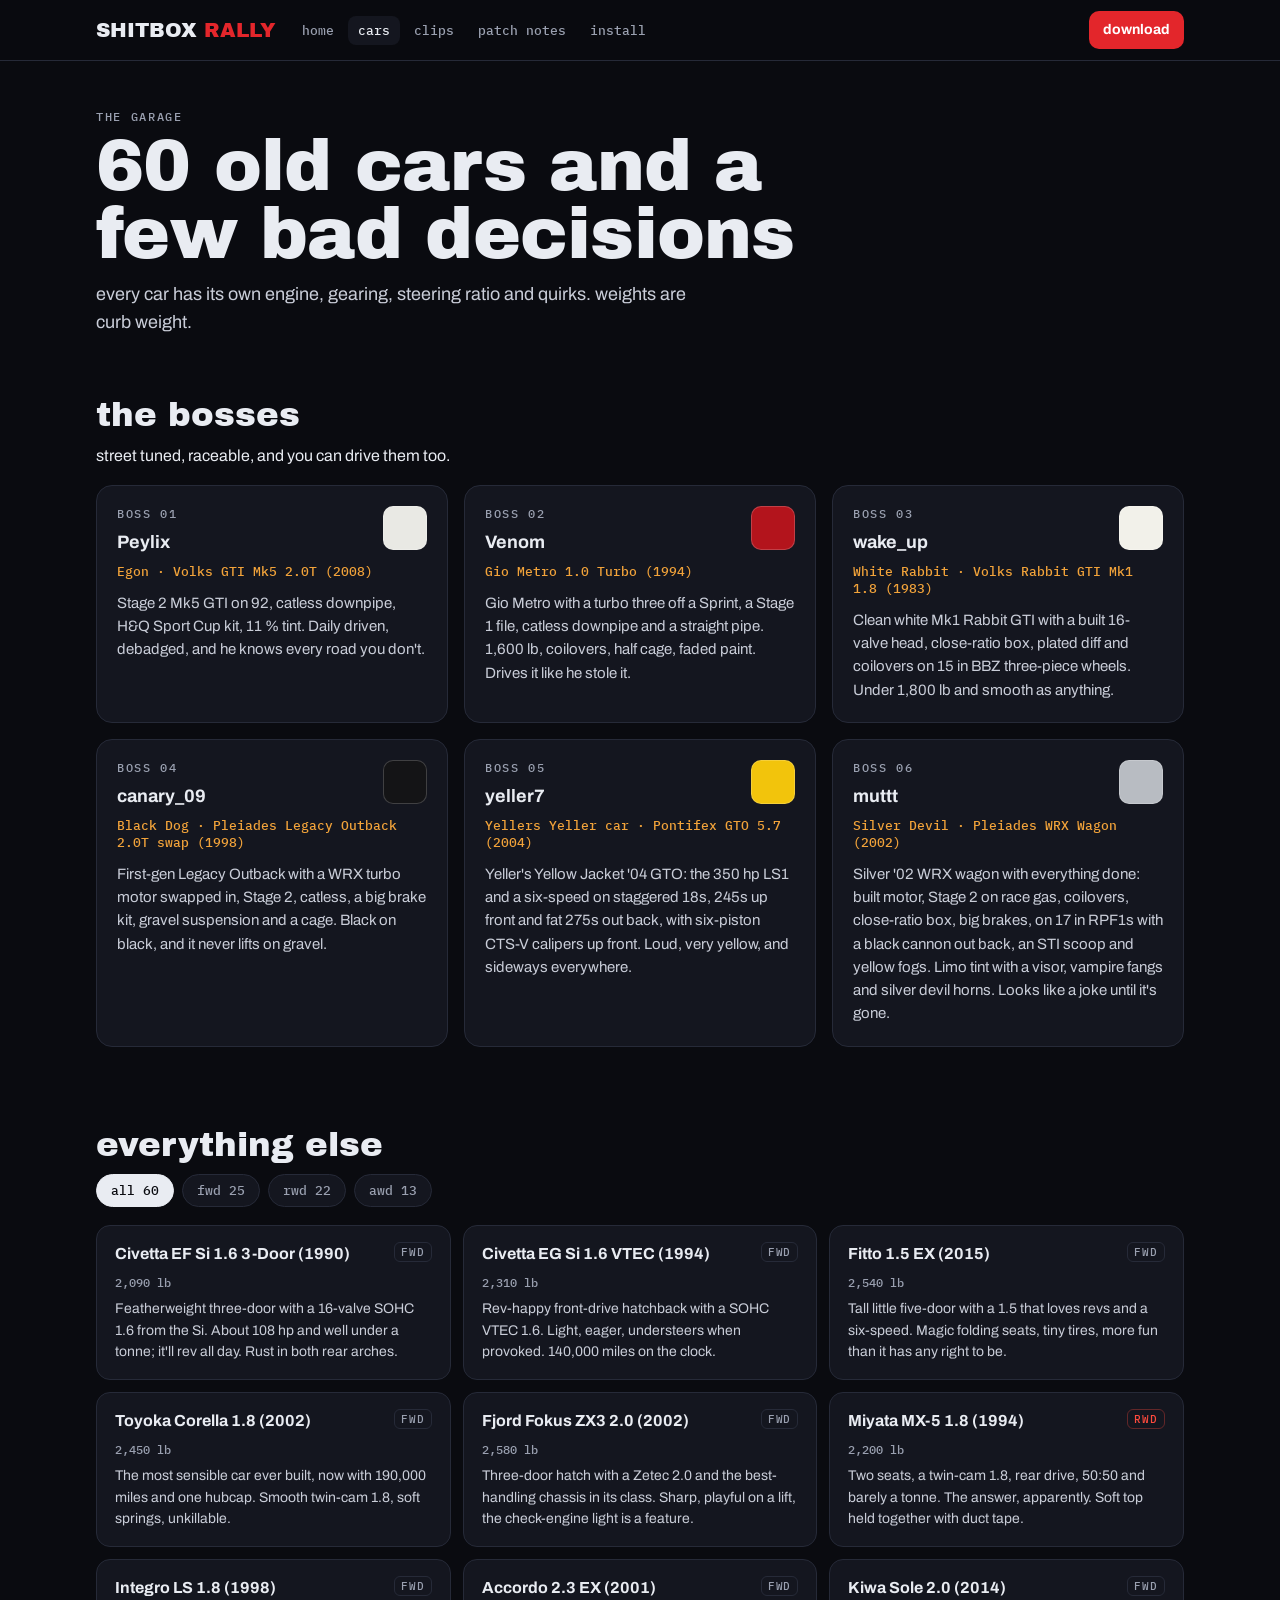
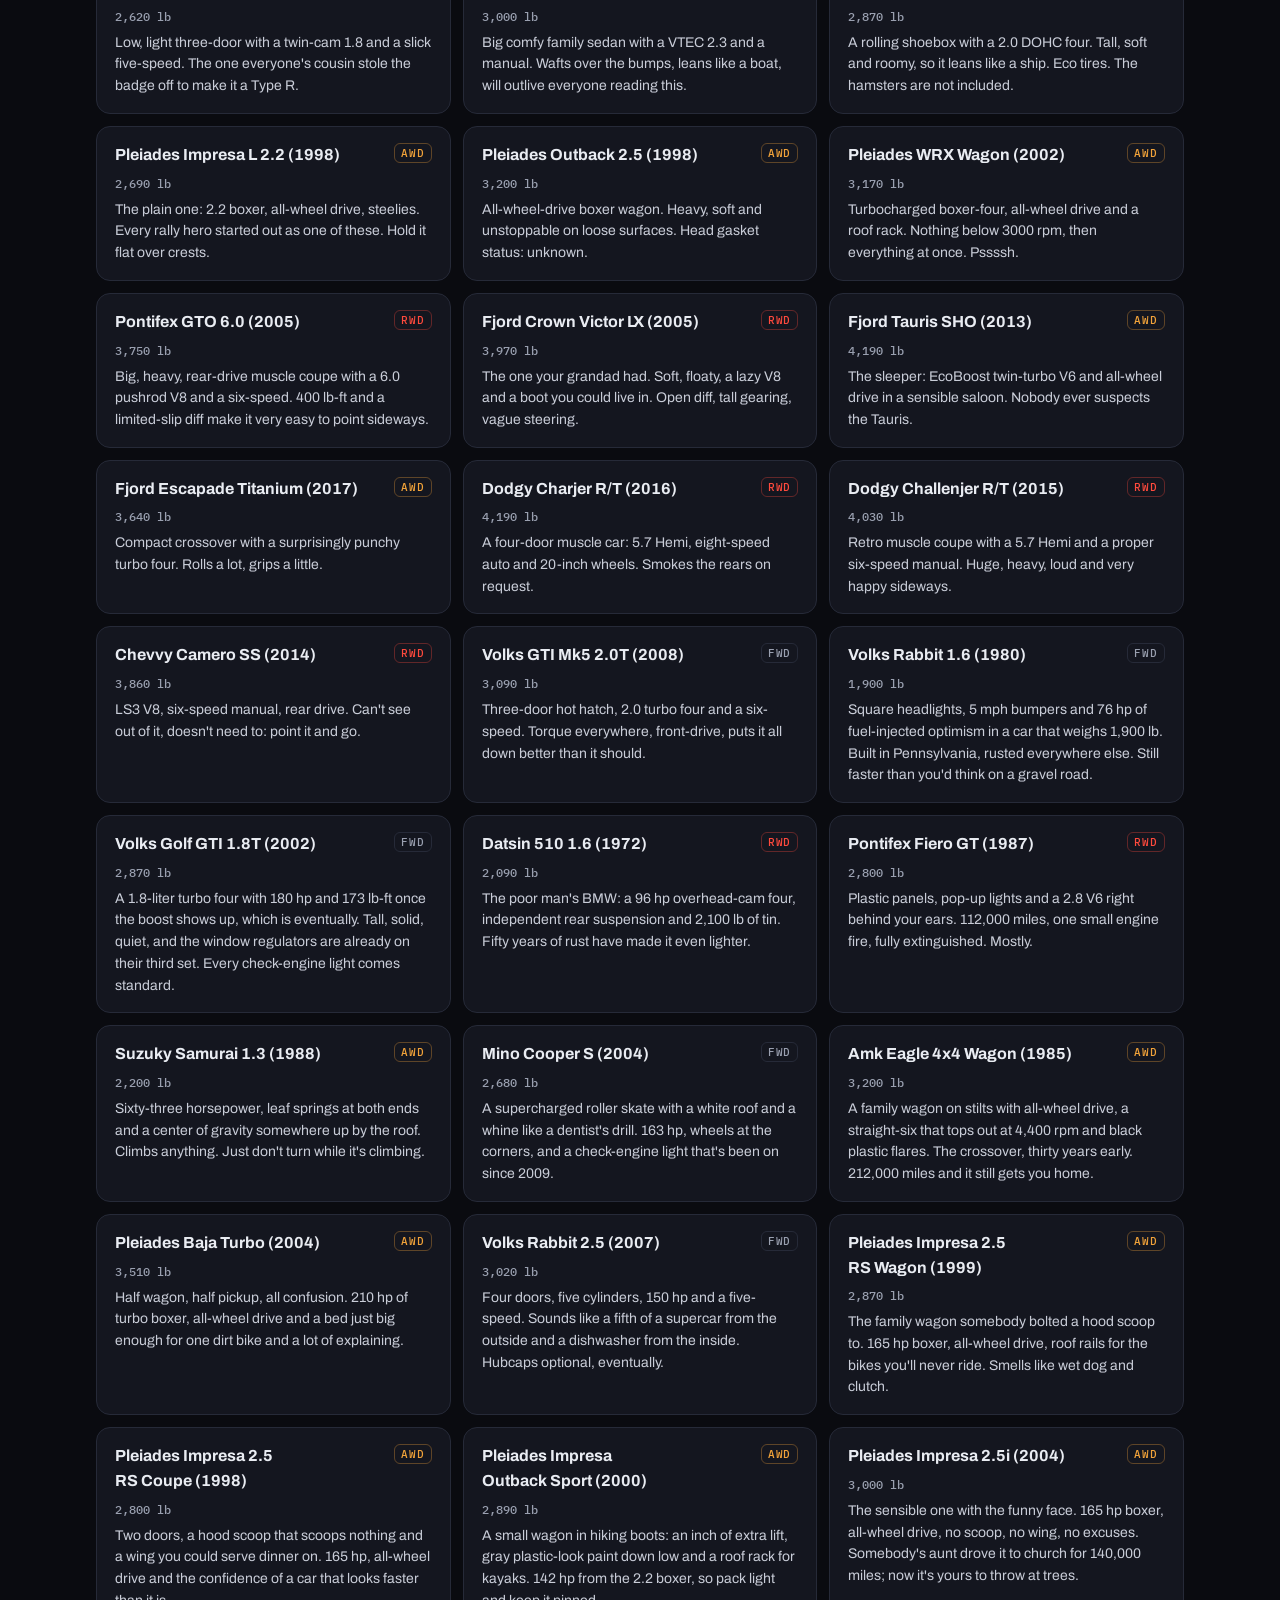
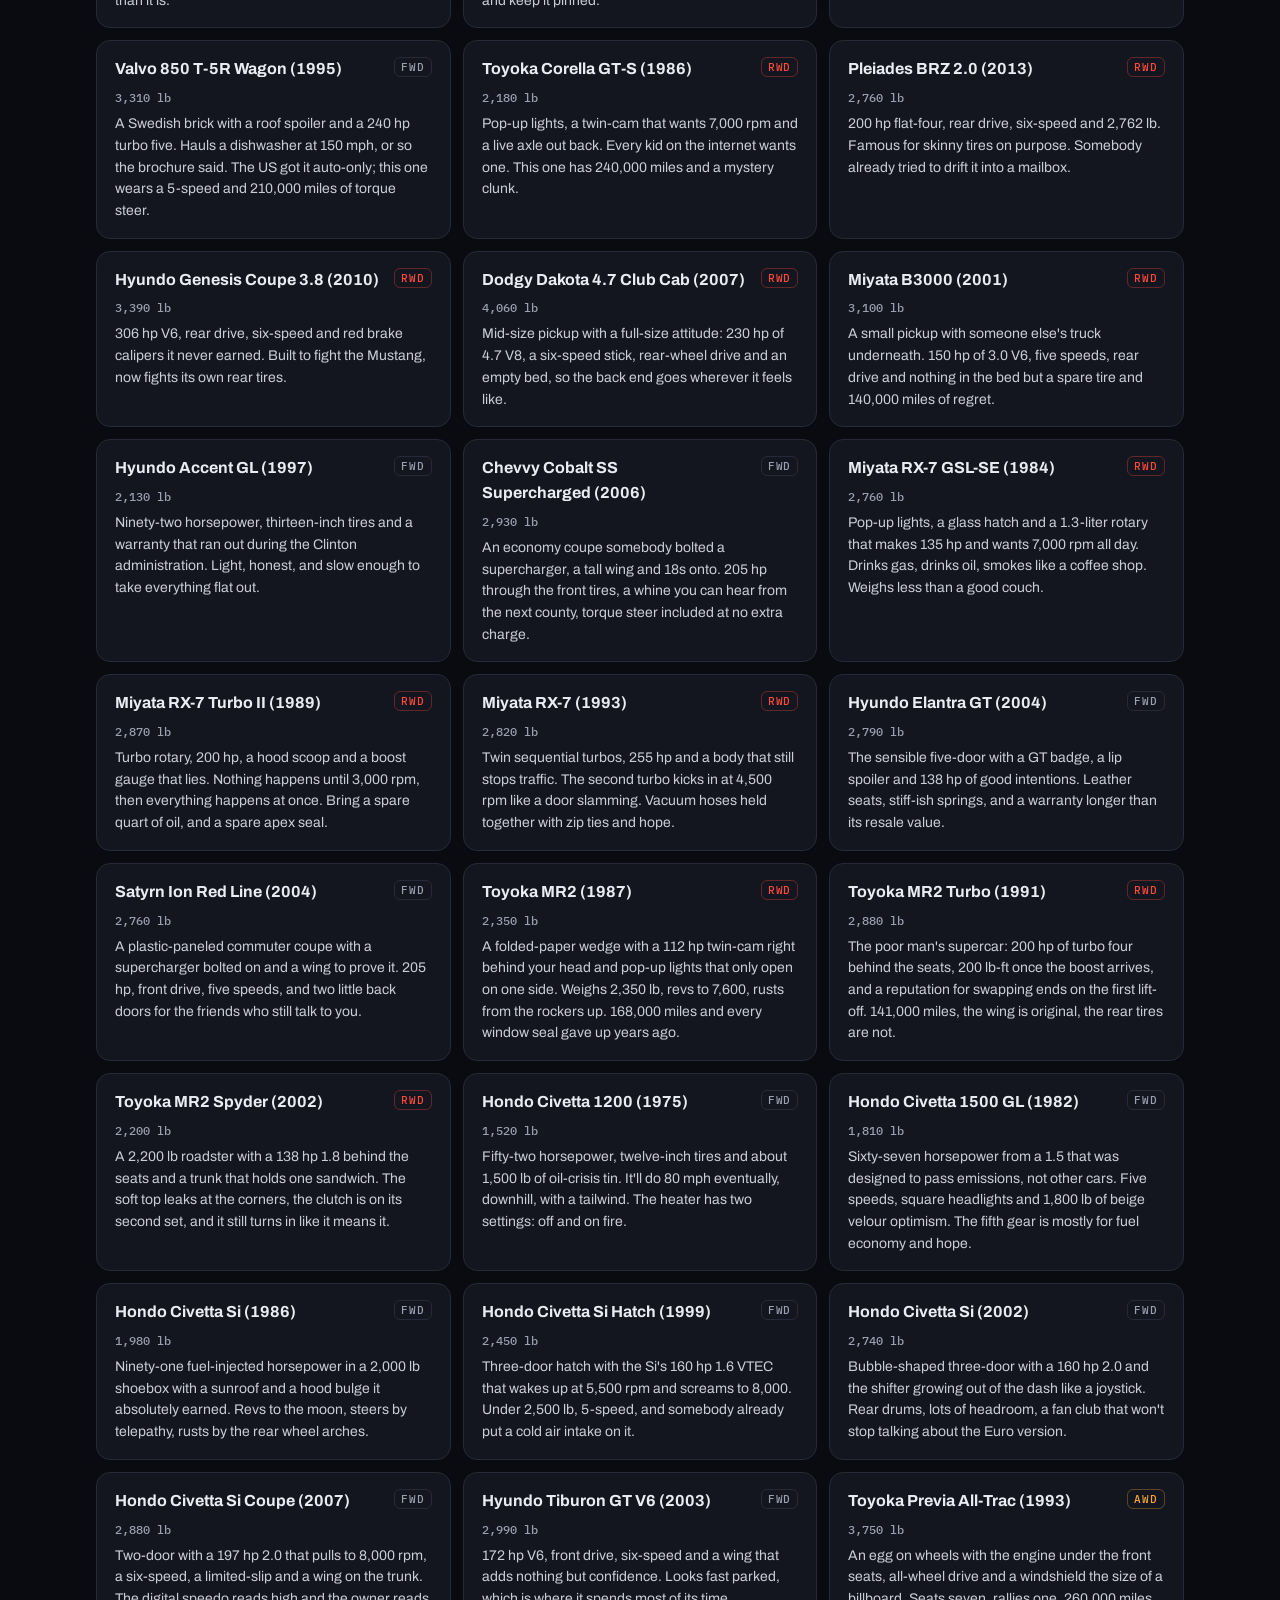
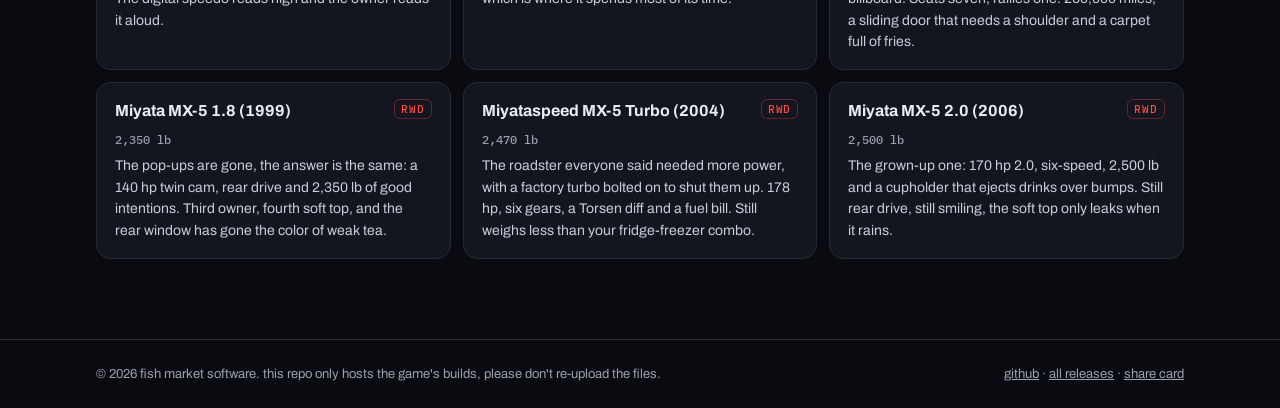
==== docs/cars.html @ 02a78837 "Turn the share card into a full site: home, cars, clips, patch notes, install Co-Authored-By: Claude" ====
<!doctype html>
<html lang="en">
<head>
<meta charset="utf-8">
<meta name="viewport" content="width=device-width,initial-scale=1,viewport-fit=cover">
<title>cars · Shitbox Rally</title>
<meta name="description" content="60 old cars and six bosses in Shitbox Rally.">
<meta property="og:title" content="cars · Shitbox Rally">
<meta property="og:description" content="60 old cars and six bosses in Shitbox Rally.">
<meta property="og:image" content="https://arthurjclack.github.io/shitboxrally-releases/card/wagon.jpg">
<meta name="theme-color" content="#0a0b10">
<link rel="preconnect" href="https://fonts.googleapis.com">
<link rel="stylesheet" href="https://fonts.googleapis.com/css2?family=Archivo+Black&family=Archivo:wght@500;700&family=IBM+Plex+Mono:wght@500&display=swap">
<link rel="stylesheet" href="site.css">
</head>
<body>
<header class="top"><div class="wrap top-in">
  <a class="logo" href="index.html">SHITBOX <span>RALLY</span></a>
  <nav><a href="index.html">home</a><a href="cars.html" aria-current="page">cars</a><a href="clips.html">clips</a><a href="notes.html">patch notes</a><a href="install.html">install</a></nav>
  <a class="btn btn-sm" href="https://github.com/ArthurJClack/shitboxrally-releases/releases/latest/download/ShitboxRally_Setup.exe">download</a>
</div></header>
<main>

<section class="wrap band head">
  <p class="tag">the garage</p>
  <h1>60 old cars and a few bad decisions</h1>
  <p class="lede">every car has its own engine, gearing, steering ratio and quirks. weights are curb weight.</p>
</section>
<section class="wrap band" id="bosses">
  <h2>the bosses</h2>
  <p>street tuned, raceable, and you can drive them too.</p>
  <div class="bosses"><article class="boss" style="--paint:#e9e9e4"><div class="swatch" aria-hidden="true"></div><p class="tag">boss 01</p><h3>Peylix</h3><p class="car">Egon · Volks GTI Mk5 2.0T (2008)</p><p>Stage 2 Mk5 GTI on 92, catless downpipe, H&amp;Q Sport Cup kit, 11 % tint. Daily driven, debadged, and he knows every road you don&#x27;t.</p></article><article class="boss" style="--paint:#b3141c"><div class="swatch" aria-hidden="true"></div><p class="tag">boss 02</p><h3>Venom</h3><p class="car">Gio Metro 1.0 Turbo (1994)</p><p>Gio Metro with a turbo three off a Sprint, a Stage 1 file, catless downpipe and a straight pipe. 1,600 lb, coilovers, half cage, faded paint. Drives it like he stole it.</p></article><article class="boss" style="--paint:#f2f1ea"><div class="swatch" aria-hidden="true"></div><p class="tag">boss 03</p><h3>wake_up</h3><p class="car">White Rabbit · Volks Rabbit GTI Mk1 1.8 (1983)</p><p>Clean white Mk1 Rabbit GTI with a built 16-valve head, close-ratio box, plated diff and coilovers on 15 in BBZ three-piece wheels. Under 1,800 lb and smooth as anything.</p></article><article class="boss" style="--paint:#141416"><div class="swatch" aria-hidden="true"></div><p class="tag">boss 04</p><h3>canary_09</h3><p class="car">Black Dog · Pleiades Legacy Outback 2.0T swap (1998)</p><p>First-gen Legacy Outback with a WRX turbo motor swapped in, Stage 2, catless, a big brake kit, gravel suspension and a cage. Black on black, and it never lifts on gravel.</p></article><article class="boss" style="--paint:#f2c40c"><div class="swatch" aria-hidden="true"></div><p class="tag">boss 05</p><h3>yeller7</h3><p class="car">Yellers Yeller car · Pontifex GTO 5.7 (2004)</p><p>Yeller&#x27;s Yellow Jacket &#x27;04 GTO: the 350 hp LS1 and a six-speed on staggered 18s, 245s up front and fat 275s out back, with six-piston CTS-V calipers up front. Loud, very yellow, and sideways everywhere.</p></article><article class="boss" style="--paint:#b8bcc2"><div class="swatch" aria-hidden="true"></div><p class="tag">boss 06</p><h3>muttt</h3><p class="car">Silver Devil · Pleiades WRX Wagon (2002)</p><p>Silver &#x27;02 WRX wagon with everything done: built motor, Stage 2 on race gas, coilovers, close-ratio box, big brakes, on 17 in RPF1s with a black cannon out back, an STI scoop and yellow fogs. Limo tint with a visor, vampire fangs and silver devil horns. Looks like a joke until it&#x27;s gone.</p></article></div>
</section>
<section class="wrap band" id="list">
  <h2>everything else</h2>
  <div class="filters" role="group" aria-label="filter by drivetrain">
    <button type="button" class="on" data-f="all">all 60</button>
    <button type="button" data-f="FWD">fwd 25</button>
    <button type="button" data-f="RWD">rwd 22</button>
    <button type="button" data-f="AWD">awd 13</button>
  </div>
  <div class="cars"><article class="car-card" data-dt="FWD"><div class="car-top"><h3>Civetta EF Si 1.6 3-Door (1990)</h3><span class="chip">FWD</span></div><p class="spec">2,090 lb</p><p>Featherweight three-door with a 16-valve SOHC 1.6 from the Si. About 108 hp and well under a tonne; it&#x27;ll rev all day. Rust in both rear arches.</p></article><article class="car-card" data-dt="FWD"><div class="car-top"><h3>Civetta EG Si 1.6 VTEC (1994)</h3><span class="chip">FWD</span></div><p class="spec">2,310 lb</p><p>Rev-happy front-drive hatchback with a SOHC VTEC 1.6. Light, eager, understeers when provoked. 140,000 miles on the clock.</p></article><article class="car-card" data-dt="FWD"><div class="car-top"><h3>Fitto 1.5 EX (2015)</h3><span class="chip">FWD</span></div><p class="spec">2,540 lb</p><p>Tall little five-door with a 1.5 that loves revs and a six-speed. Magic folding seats, tiny tires, more fun than it has any right to be.</p></article><article class="car-card" data-dt="FWD"><div class="car-top"><h3>Toyoka Corella 1.8 (2002)</h3><span class="chip">FWD</span></div><p class="spec">2,450 lb</p><p>The most sensible car ever built, now with 190,000 miles and one hubcap. Smooth twin-cam 1.8, soft springs, unkillable.</p></article><article class="car-card" data-dt="FWD"><div class="car-top"><h3>Fjord Fokus ZX3 2.0 (2002)</h3><span class="chip">FWD</span></div><p class="spec">2,580 lb</p><p>Three-door hatch with a Zetec 2.0 and the best-handling chassis in its class. Sharp, playful on a lift, the check-engine light is a feature.</p></article><article class="car-card" data-dt="RWD"><div class="car-top"><h3>Miyata MX-5 1.8 (1994)</h3><span class="chip">RWD</span></div><p class="spec">2,200 lb</p><p>Two seats, a twin-cam 1.8, rear drive, 50:50 and barely a tonne. The answer, apparently. Soft top held together with duct tape.</p></article><article class="car-card" data-dt="FWD"><div class="car-top"><h3>Integro LS 1.8 (1998)</h3><span class="chip">FWD</span></div><p class="spec">2,620 lb</p><p>Low, light three-door with a twin-cam 1.8 and a slick five-speed. The one everyone&#x27;s cousin stole the badge off to make it a Type R.</p></article><article class="car-card" data-dt="FWD"><div class="car-top"><h3>Accordo 2.3 EX (2001)</h3><span class="chip">FWD</span></div><p class="spec">3,000 lb</p><p>Big comfy family sedan with a VTEC 2.3 and a manual. Wafts over the bumps, leans like a boat, will outlive everyone reading this.</p></article><article class="car-card" data-dt="FWD"><div class="car-top"><h3>Kiwa Sole 2.0 (2014)</h3><span class="chip">FWD</span></div><p class="spec">2,870 lb</p><p>A rolling shoebox with a 2.0 DOHC four. Tall, soft and roomy, so it leans like a ship. Eco tires. The hamsters are not included.</p></article><article class="car-card" data-dt="AWD"><div class="car-top"><h3>Pleiades Impresa L 2.2 (1998)</h3><span class="chip">AWD</span></div><p class="spec">2,690 lb</p><p>The plain one: 2.2 boxer, all-wheel drive, steelies. Every rally hero started out as one of these. Hold it flat over crests.</p></article><article class="car-card" data-dt="AWD"><div class="car-top"><h3>Pleiades Outback 2.5 (1998)</h3><span class="chip">AWD</span></div><p class="spec">3,200 lb</p><p>All-wheel-drive boxer wagon. Heavy, soft and unstoppable on loose surfaces. Head gasket status: unknown.</p></article><article class="car-card" data-dt="AWD"><div class="car-top"><h3>Pleiades WRX Wagon (2002)</h3><span class="chip">AWD</span></div><p class="spec">3,170 lb</p><p>Turbocharged boxer-four, all-wheel drive and a roof rack. Nothing below 3000 rpm, then everything at once. Pssssh.</p></article><article class="car-card" data-dt="RWD"><div class="car-top"><h3>Pontifex GTO 6.0 (2005)</h3><span class="chip">RWD</span></div><p class="spec">3,750 lb</p><p>Big, heavy, rear-drive muscle coupe with a 6.0 pushrod V8 and a six-speed. 400 lb-ft and a limited-slip diff make it very easy to point sideways.</p></article><article class="car-card" data-dt="RWD"><div class="car-top"><h3>Fjord Crown Victor LX (2005)</h3><span class="chip">RWD</span></div><p class="spec">3,970 lb</p><p>The one your grandad had. Soft, floaty, a lazy V8 and a boot you could live in. Open diff, tall gearing, vague steering.</p></article><article class="car-card" data-dt="AWD"><div class="car-top"><h3>Fjord Tauris SHO (2013)</h3><span class="chip">AWD</span></div><p class="spec">4,190 lb</p><p>The sleeper: EcoBoost twin-turbo V6 and all-wheel drive in a sensible saloon. Nobody ever suspects the Tauris.</p></article><article class="car-card" data-dt="AWD"><div class="car-top"><h3>Fjord Escapade Titanium (2017)</h3><span class="chip">AWD</span></div><p class="spec">3,640 lb</p><p>Compact crossover with a surprisingly punchy turbo four. Rolls a lot, grips a little.</p></article><article class="car-card" data-dt="RWD"><div class="car-top"><h3>Dodgy Charjer R/T (2016)</h3><span class="chip">RWD</span></div><p class="spec">4,190 lb</p><p>A four-door muscle car: 5.7 Hemi, eight-speed auto and 20-inch wheels. Smokes the rears on request.</p></article><article class="car-card" data-dt="RWD"><div class="car-top"><h3>Dodgy Challenjer R/T (2015)</h3><span class="chip">RWD</span></div><p class="spec">4,030 lb</p><p>Retro muscle coupe with a 5.7 Hemi and a proper six-speed manual. Huge, heavy, loud and very happy sideways.</p></article><article class="car-card" data-dt="RWD"><div class="car-top"><h3>Chevvy Camero SS (2014)</h3><span class="chip">RWD</span></div><p class="spec">3,860 lb</p><p>LS3 V8, six-speed manual, rear drive. Can&#x27;t see out of it, doesn&#x27;t need to: point it and go.</p></article><article class="car-card" data-dt="FWD"><div class="car-top"><h3>Volks GTI Mk5 2.0T (2008)</h3><span class="chip">FWD</span></div><p class="spec">3,090 lb</p><p>Three-door hot hatch, 2.0 turbo four and a six-speed. Torque everywhere, front-drive, puts it all down better than it should.</p></article><article class="car-card" data-dt="FWD"><div class="car-top"><h3>Volks Rabbit 1.6 (1980)</h3><span class="chip">FWD</span></div><p class="spec">1,900 lb</p><p>Square headlights, 5 mph bumpers and 76 hp of fuel-injected optimism in a car that weighs 1,900 lb. Built in Pennsylvania, rusted everywhere else. Still faster than you&#x27;d think on a gravel road.</p></article><article class="car-card" data-dt="FWD"><div class="car-top"><h3>Volks Golf GTI 1.8T (2002)</h3><span class="chip">FWD</span></div><p class="spec">2,870 lb</p><p>A 1.8-liter turbo four with 180 hp and 173 lb-ft once the boost shows up, which is eventually. Tall, solid, quiet, and the window regulators are already on their third set. Every check-engine light comes standard.</p></article><article class="car-card" data-dt="RWD"><div class="car-top"><h3>Datsin 510 1.6 (1972)</h3><span class="chip">RWD</span></div><p class="spec">2,090 lb</p><p>The poor man&#x27;s BMW: a 96 hp overhead-cam four, independent rear suspension and 2,100 lb of tin. Fifty years of rust have made it even lighter.</p></article><article class="car-card" data-dt="RWD"><div class="car-top"><h3>Pontifex Fiero GT (1987)</h3><span class="chip">RWD</span></div><p class="spec">2,800 lb</p><p>Plastic panels, pop-up lights and a 2.8 V6 right behind your ears. 112,000 miles, one small engine fire, fully extinguished. Mostly.</p></article><article class="car-card" data-dt="AWD"><div class="car-top"><h3>Suzuky Samurai 1.3 (1988)</h3><span class="chip">AWD</span></div><p class="spec">2,200 lb</p><p>Sixty-three horsepower, leaf springs at both ends and a center of gravity somewhere up by the roof. Climbs anything. Just don&#x27;t turn while it&#x27;s climbing.</p></article><article class="car-card" data-dt="FWD"><div class="car-top"><h3>Mino Cooper S (2004)</h3><span class="chip">FWD</span></div><p class="spec">2,680 lb</p><p>A supercharged roller skate with a white roof and a whine like a dentist&#x27;s drill. 163 hp, wheels at the corners, and a check-engine light that&#x27;s been on since 2009.</p></article><article class="car-card" data-dt="AWD"><div class="car-top"><h3>Amk Eagle 4x4 Wagon (1985)</h3><span class="chip">AWD</span></div><p class="spec">3,200 lb</p><p>A family wagon on stilts with all-wheel drive, a straight-six that tops out at 4,400 rpm and black plastic flares. The crossover, thirty years early. 212,000 miles and it still gets you home.</p></article><article class="car-card" data-dt="AWD"><div class="car-top"><h3>Pleiades Baja Turbo (2004)</h3><span class="chip">AWD</span></div><p class="spec">3,510 lb</p><p>Half wagon, half pickup, all confusion. 210 hp of turbo boxer, all-wheel drive and a bed just big enough for one dirt bike and a lot of explaining.</p></article><article class="car-card" data-dt="FWD"><div class="car-top"><h3>Volks Rabbit 2.5 (2007)</h3><span class="chip">FWD</span></div><p class="spec">3,020 lb</p><p>Four doors, five cylinders, 150 hp and a five-speed. Sounds like a fifth of a supercar from the outside and a dishwasher from the inside. Hubcaps optional, eventually.</p></article><article class="car-card" data-dt="AWD"><div class="car-top"><h3>Pleiades Impresa 2.5 RS Wagon (1999)</h3><span class="chip">AWD</span></div><p class="spec">2,870 lb</p><p>The family wagon somebody bolted a hood scoop to. 165 hp boxer, all-wheel drive, roof rails for the bikes you&#x27;ll never ride. Smells like wet dog and clutch.</p></article><article class="car-card" data-dt="AWD"><div class="car-top"><h3>Pleiades Impresa 2.5 RS Coupe (1998)</h3><span class="chip">AWD</span></div><p class="spec">2,800 lb</p><p>Two doors, a hood scoop that scoops nothing and a wing you could serve dinner on. 165 hp, all-wheel drive and the confidence of a car that looks faster than it is.</p></article><article class="car-card" data-dt="AWD"><div class="car-top"><h3>Pleiades Impresa Outback Sport (2000)</h3><span class="chip">AWD</span></div><p class="spec">2,890 lb</p><p>A small wagon in hiking boots: an inch of extra lift, gray plastic-look paint down low and a roof rack for kayaks. 142 hp from the 2.2 boxer, so pack light and keep it pinned.</p></article><article class="car-card" data-dt="AWD"><div class="car-top"><h3>Pleiades Impresa 2.5i (2004)</h3><span class="chip">AWD</span></div><p class="spec">3,000 lb</p><p>The sensible one with the funny face. 165 hp boxer, all-wheel drive, no scoop, no wing, no excuses. Somebody&#x27;s aunt drove it to church for 140,000 miles; now it&#x27;s yours to throw at trees.</p></article><article class="car-card" data-dt="FWD"><div class="car-top"><h3>Valvo 850 T-5R Wagon (1995)</h3><span class="chip">FWD</span></div><p class="spec">3,310 lb</p><p>A Swedish brick with a roof spoiler and a 240 hp turbo five. Hauls a dishwasher at 150 mph, or so the brochure said. The US got it auto-only; this one wears a 5-speed and 210,000 miles of torque steer.</p></article><article class="car-card" data-dt="RWD"><div class="car-top"><h3>Toyoka Corella GT-S (1986)</h3><span class="chip">RWD</span></div><p class="spec">2,180 lb</p><p>Pop-up lights, a twin-cam that wants 7,000 rpm and a live axle out back. Every kid on the internet wants one. This one has 240,000 miles and a mystery clunk.</p></article><article class="car-card" data-dt="RWD"><div class="car-top"><h3>Pleiades BRZ 2.0 (2013)</h3><span class="chip">RWD</span></div><p class="spec">2,760 lb</p><p>200 hp flat-four, rear drive, six-speed and 2,762 lb. Famous for skinny tires on purpose. Somebody already tried to drift it into a mailbox.</p></article><article class="car-card" data-dt="RWD"><div class="car-top"><h3>Hyundo Genesis Coupe 3.8 (2010)</h3><span class="chip">RWD</span></div><p class="spec">3,390 lb</p><p>306 hp V6, rear drive, six-speed and red brake calipers it never earned. Built to fight the Mustang, now fights its own rear tires.</p></article><article class="car-card" data-dt="RWD"><div class="car-top"><h3>Dodgy Dakota 4.7 Club Cab (2007)</h3><span class="chip">RWD</span></div><p class="spec">4,060 lb</p><p>Mid-size pickup with a full-size attitude: 230 hp of 4.7 V8, a six-speed stick, rear-wheel drive and an empty bed, so the back end goes wherever it feels like.</p></article><article class="car-card" data-dt="RWD"><div class="car-top"><h3>Miyata B3000 (2001)</h3><span class="chip">RWD</span></div><p class="spec">3,100 lb</p><p>A small pickup with someone else&#x27;s truck underneath. 150 hp of 3.0 V6, five speeds, rear drive and nothing in the bed but a spare tire and 140,000 miles of regret.</p></article><article class="car-card" data-dt="FWD"><div class="car-top"><h3>Hyundo Accent GL (1997)</h3><span class="chip">FWD</span></div><p class="spec">2,130 lb</p><p>Ninety-two horsepower, thirteen-inch tires and a warranty that ran out during the Clinton administration. Light, honest, and slow enough to take everything flat out.</p></article><article class="car-card" data-dt="FWD"><div class="car-top"><h3>Chevvy Cobalt SS Supercharged (2006)</h3><span class="chip">FWD</span></div><p class="spec">2,930 lb</p><p>An economy coupe somebody bolted a supercharger, a tall wing and 18s onto. 205 hp through the front tires, a whine you can hear from the next county, torque steer included at no extra charge.</p></article><article class="car-card" data-dt="RWD"><div class="car-top"><h3>Miyata RX-7 GSL-SE (1984)</h3><span class="chip">RWD</span></div><p class="spec">2,760 lb</p><p>Pop-up lights, a glass hatch and a 1.3-liter rotary that makes 135 hp and wants 7,000 rpm all day. Drinks gas, drinks oil, smokes like a coffee shop. Weighs less than a good couch.</p></article><article class="car-card" data-dt="RWD"><div class="car-top"><h3>Miyata RX-7 Turbo II (1989)</h3><span class="chip">RWD</span></div><p class="spec">2,870 lb</p><p>Turbo rotary, 200 hp, a hood scoop and a boost gauge that lies. Nothing happens until 3,000 rpm, then everything happens at once. Bring a spare quart of oil, and a spare apex seal.</p></article><article class="car-card" data-dt="RWD"><div class="car-top"><h3>Miyata RX-7 (1993)</h3><span class="chip">RWD</span></div><p class="spec">2,820 lb</p><p>Twin sequential turbos, 255 hp and a body that still stops traffic. The second turbo kicks in at 4,500 rpm like a door slamming. Vacuum hoses held together with zip ties and hope.</p></article><article class="car-card" data-dt="FWD"><div class="car-top"><h3>Hyundo Elantra GT (2004)</h3><span class="chip">FWD</span></div><p class="spec">2,790 lb</p><p>The sensible five-door with a GT badge, a lip spoiler and 138 hp of good intentions. Leather seats, stiff-ish springs, and a warranty longer than its resale value.</p></article><article class="car-card" data-dt="FWD"><div class="car-top"><h3>Satyrn Ion Red Line (2004)</h3><span class="chip">FWD</span></div><p class="spec">2,760 lb</p><p>A plastic-paneled commuter coupe with a supercharger bolted on and a wing to prove it. 205 hp, front drive, five speeds, and two little back doors for the friends who still talk to you.</p></article><article class="car-card" data-dt="RWD"><div class="car-top"><h3>Toyoka MR2 (1987)</h3><span class="chip">RWD</span></div><p class="spec">2,350 lb</p><p>A folded-paper wedge with a 112 hp twin-cam right behind your head and pop-up lights that only open on one side. Weighs 2,350 lb, revs to 7,600, rusts from the rockers up. 168,000 miles and every window seal gave up years ago.</p></article><article class="car-card" data-dt="RWD"><div class="car-top"><h3>Toyoka MR2 Turbo (1991)</h3><span class="chip">RWD</span></div><p class="spec">2,880 lb</p><p>The poor man&#x27;s supercar: 200 hp of turbo four behind the seats, 200 lb-ft once the boost arrives, and a reputation for swapping ends on the first lift-off. 141,000 miles, the wing is original, the rear tires are not.</p></article><article class="car-card" data-dt="RWD"><div class="car-top"><h3>Toyoka MR2 Spyder (2002)</h3><span class="chip">RWD</span></div><p class="spec">2,200 lb</p><p>A 2,200 lb roadster with a 138 hp 1.8 behind the seats and a trunk that holds one sandwich. The soft top leaks at the corners, the clutch is on its second set, and it still turns in like it means it.</p></article><article class="car-card" data-dt="FWD"><div class="car-top"><h3>Hondo Civetta 1200 (1975)</h3><span class="chip">FWD</span></div><p class="spec">1,520 lb</p><p>Fifty-two horsepower, twelve-inch tires and about 1,500 lb of oil-crisis tin. It&#x27;ll do 80 mph eventually, downhill, with a tailwind. The heater has two settings: off and on fire.</p></article><article class="car-card" data-dt="FWD"><div class="car-top"><h3>Hondo Civetta 1500 GL (1982)</h3><span class="chip">FWD</span></div><p class="spec">1,810 lb</p><p>Sixty-seven horsepower from a 1.5 that was designed to pass emissions, not other cars. Five speeds, square headlights and 1,800 lb of beige velour optimism. The fifth gear is mostly for fuel economy and hope.</p></article><article class="car-card" data-dt="FWD"><div class="car-top"><h3>Hondo Civetta Si (1986)</h3><span class="chip">FWD</span></div><p class="spec">1,980 lb</p><p>Ninety-one fuel-injected horsepower in a 2,000 lb shoebox with a sunroof and a hood bulge it absolutely earned. Revs to the moon, steers by telepathy, rusts by the rear wheel arches.</p></article><article class="car-card" data-dt="FWD"><div class="car-top"><h3>Hondo Civetta Si Hatch (1999)</h3><span class="chip">FWD</span></div><p class="spec">2,450 lb</p><p>Three-door hatch with the Si&#x27;s 160 hp 1.6 VTEC that wakes up at 5,500 rpm and screams to 8,000. Under 2,500 lb, 5-speed, and somebody already put a cold air intake on it.</p></article><article class="car-card" data-dt="FWD"><div class="car-top"><h3>Hondo Civetta Si (2002)</h3><span class="chip">FWD</span></div><p class="spec">2,740 lb</p><p>Bubble-shaped three-door with a 160 hp 2.0 and the shifter growing out of the dash like a joystick. Rear drums, lots of headroom, a fan club that won&#x27;t stop talking about the Euro version.</p></article><article class="car-card" data-dt="FWD"><div class="car-top"><h3>Hondo Civetta Si Coupe (2007)</h3><span class="chip">FWD</span></div><p class="spec">2,880 lb</p><p>Two-door with a 197 hp 2.0 that pulls to 8,000 rpm, a six-speed, a limited-slip and a wing on the trunk. The digital speedo reads high and the owner reads it aloud.</p></article><article class="car-card" data-dt="FWD"><div class="car-top"><h3>Hyundo Tiburon GT V6 (2003)</h3><span class="chip">FWD</span></div><p class="spec">2,990 lb</p><p>172 hp V6, front drive, six-speed and a wing that adds nothing but confidence. Looks fast parked, which is where it spends most of its time.</p></article><article class="car-card" data-dt="AWD"><div class="car-top"><h3>Toyoka Previa All-Trac (1993)</h3><span class="chip">AWD</span></div><p class="spec">3,750 lb</p><p>An egg on wheels with the engine under the front seats, all-wheel drive and a windshield the size of a billboard. Seats seven, rallies one. 260,000 miles, a sliding door that needs a shoulder and a carpet full of fries.</p></article><article class="car-card" data-dt="RWD"><div class="car-top"><h3>Miyata MX-5 1.8 (1999)</h3><span class="chip">RWD</span></div><p class="spec">2,350 lb</p><p>The pop-ups are gone, the answer is the same: a 140 hp twin cam, rear drive and 2,350 lb of good intentions. Third owner, fourth soft top, and the rear window has gone the color of weak tea.</p></article><article class="car-card" data-dt="RWD"><div class="car-top"><h3>Miyataspeed MX-5 Turbo (2004)</h3><span class="chip">RWD</span></div><p class="spec">2,470 lb</p><p>The roadster everyone said needed more power, with a factory turbo bolted on to shut them up. 178 hp, six gears, a Torsen diff and a fuel bill. Still weighs less than your fridge-freezer combo.</p></article><article class="car-card" data-dt="RWD"><div class="car-top"><h3>Miyata MX-5 2.0 (2006)</h3><span class="chip">RWD</span></div><p class="spec">2,500 lb</p><p>The grown-up one: 170 hp 2.0, six-speed, 2,500 lb and a cupholder that ejects drinks over bumps. Still rear drive, still smiling, the soft top only leaks when it rains.</p></article></div>
</section>
<script>
const bs=document.querySelectorAll('.filters button');
bs.forEach(b=>b.addEventListener('click',()=>{bs.forEach(x=>x.classList.toggle('on',x===b));
document.querySelectorAll('.car-card').forEach(c=>c.hidden=!(b.dataset.f==='all'||c.dataset.dt===b.dataset.f))}));
</script>

</main>
<footer class="foot"><div class="wrap foot-in">
  <span>© 2026 fish market software. this repo only hosts the game's builds, please don't re-upload the files.</span>
  <span><a href="https://github.com/ArthurJClack/shitboxrally-releases">github</a> · <a href="https://github.com/ArthurJClack/shitboxrally-releases/releases">all releases</a> · <a href="card.html">share card</a></span>
</div></footer>
<script>
document.querySelectorAll('video[data-lazy]').forEach(v=>{
  const io=new IntersectionObserver(es=>es.forEach(e=>{if(e.isIntersecting){v.src=v.dataset.lazy;v.removeAttribute('data-lazy');io.disconnect()}}));io.observe(v)});
</script>
</body>
</html>
---- docs/site.css ----
/* night stage palette: tarmac black, wagon silver, tail-light red. one look, always dark. */
:root{
  --night:#0a0b10; --panel:#14161f; --line:#262a38; --chrome:#e9ecf2; --dim:#9aa0b0;
  --tail:#e3262b; --tail-hot:#ff4a3d; --amber:#f2a33a;
  --display:"Archivo Black","Arial Black",Impact,sans-serif;
  --body:"Archivo",system-ui,-apple-system,"Segoe UI",sans-serif;
  --mono:"IBM Plex Mono",ui-monospace,Menlo,Consolas,monospace;
  color-scheme:dark;
}
*{box-sizing:border-box}
html{background:var(--night)}
body{margin:0;background:var(--night);color:var(--chrome);font:16px/1.55 var(--body)}
img,video{max-width:100%;display:block}
a{color:var(--chrome)}
a:focus-visible,button:focus-visible{outline:2px solid var(--chrome);outline-offset:3px}
h1,h2,h3{text-wrap:balance;margin:0}
h1{font:400 clamp(36px,7vw,72px)/.95 var(--display);letter-spacing:-.01em}
h1 span{color:var(--tail)}
h2{font:400 clamp(24px,3.6vw,34px)/1.05 var(--display);margin-bottom:12px}
h3{font-size:18px;font-weight:700;margin-bottom:6px}
p{margin:0 0 12px}
.wrap{max-width:1120px;margin:0 auto;padding-left:max(16px,env(safe-area-inset-left,0px));padding-right:max(16px,env(safe-area-inset-right,0px))}
.tag{font:500 12px var(--mono);letter-spacing:.14em;text-transform:uppercase;color:var(--dim);margin-bottom:8px}
.lede{font-size:18px;color:#c9cdd8;max-width:62ch}
.muted{color:var(--dim)}

/* header */
.top{position:sticky;top:0;z-index:5;background:#0a0b10ee;backdrop-filter:blur(6px);border-bottom:1px solid var(--line)}
.top-in{display:flex;align-items:center;gap:16px;min-height:60px;flex-wrap:wrap;padding-block:8px}
.logo{font:400 20px var(--display);text-decoration:none;white-space:nowrap}
.logo span{color:var(--tail)}
nav{display:flex;gap:4px;flex-wrap:wrap;flex:1}
nav a{font:500 13px var(--mono);text-transform:lowercase;text-decoration:none;color:var(--dim);padding:6px 10px;border-radius:8px}
nav a:hover{color:var(--chrome)}
nav a[aria-current]{color:var(--chrome);background:var(--panel)}

/* buttons */
.btn{display:inline-flex;flex-direction:column;align-items:center;gap:2px;text-decoration:none;background:var(--tail);color:#fff;border-radius:12px;padding:14px 22px;font-weight:700;font-size:17px;transition:background .15s}
.btn small{font-weight:500;font-size:12px;opacity:.85}
.btn:hover{background:var(--tail-hot)}
.btn.ghost{background:transparent;border:1px solid var(--line);color:var(--chrome)}
.btn.ghost:hover{border-color:var(--dim)}
.btn-sm{padding:8px 14px;font-size:14px;border-radius:10px}
.cta{display:flex;gap:12px;flex-wrap:wrap;align-items:center;margin-top:20px}

/* hero */
.hero{position:relative;overflow:hidden;border-bottom:1px solid var(--line)}
.hero-img{position:absolute;inset:0;background:url("card/wagon.jpg") 70% 40%/cover no-repeat;image-rendering:pixelated}
.hero-img::after{content:"";position:absolute;inset:0;background:
  repeating-linear-gradient(0deg,#0004 0 1px,transparent 1px 3px),
  linear-gradient(90deg,var(--night) 0%,#0a0b10d9 38%,#0a0b1040 75%,#0a0b1066 100%),
  linear-gradient(0deg,var(--night) 0%,transparent 30%)}
.hero-in{position:relative;padding-block:clamp(56px,12vw,140px) clamp(48px,8vw,96px)}
.hero h1{font-size:clamp(52px,11vw,120px)}
.hero .lede{margin-top:16px}

/* sections */
.band{padding-block:40px}
.head{padding-block:48px 8px}
.head h1{margin-bottom:12px}
.grid2{display:grid;grid-template-columns:repeat(auto-fit,minmax(min(100%,420px),1fr));gap:16px}
.grid2.tight{align-items:start}
.clip,.shots figure,.trailer{margin:0}
.clip img,.shots img{width:100%;aspect-ratio:16/9;object-fit:cover;border-radius:12px;background:var(--panel)}
figcaption{font:500 12px var(--mono);color:var(--dim);margin-top:8px}
.trailer video{width:100%;aspect-ratio:16/9;border-radius:14px;background:#000}
.shots{display:grid;grid-template-columns:repeat(auto-fill,minmax(min(100%,300px),1fr));gap:16px}

.feats{display:grid;grid-template-columns:repeat(auto-fit,minmax(min(100%,300px),1fr));gap:28px 32px}
.feats article{border-top:2px solid var(--tail);padding-top:14px}
.feats p{color:#c9cdd8}

.split{display:grid;grid-template-columns:repeat(auto-fit,minmax(min(100%,340px),1fr));gap:28px;align-items:center}
.shot{width:100%;border-radius:14px}

.dl-box{display:flex;gap:28px;align-items:center;justify-content:space-between;flex-wrap:wrap;background:var(--panel);border:1px solid var(--line);border-radius:18px;padding:28px}
.dl-box>div:first-child{flex:1;min-width:0;max-width:56ch}
.qr{background:#fff;border-radius:14px;padding:8px;width:160px;max-width:100%}
.qr img{width:100%;image-rendering:pixelated}

/* bosses */
.bosses{display:grid;grid-template-columns:repeat(auto-fill,minmax(min(100%,320px),1fr));gap:16px;margin-top:16px}
.boss{background:var(--panel);border:1px solid var(--line);border-radius:16px;padding:20px;position:relative}
.swatch{width:44px;height:44px;border-radius:10px;background:var(--paint);border:1px solid #ffffff30;float:right;margin-left:12px}
.boss .car{font:500 13px var(--mono);color:var(--amber)}
.boss p:last-child{color:#c9cdd8;margin:0;font-size:15px}

/* cars */
.filters{display:flex;gap:8px;flex-wrap:wrap;margin:8px 0 18px}
.filters button{font:500 13px var(--mono);background:var(--panel);color:var(--dim);border:1px solid var(--line);border-radius:999px;padding:7px 14px;cursor:pointer}
.filters button.on{background:var(--chrome);color:var(--night);border-color:var(--chrome)}
.cars{display:grid;grid-template-columns:repeat(auto-fill,minmax(min(100%,300px),1fr));gap:12px}
.car-card{background:var(--panel);border:1px solid var(--line);border-radius:14px;padding:16px 18px}
.car-top{display:flex;justify-content:space-between;gap:10px;align-items:start}
.car-top h3{font-size:16px;min-width:0}
.chip{flex:none;font:500 11px var(--mono);letter-spacing:.08em;border:1px solid var(--line);border-radius:6px;padding:2px 6px;color:var(--dim)}
.car-card[data-dt="AWD"] .chip{color:var(--amber);border-color:#f2a33a55}
.car-card[data-dt="RWD"] .chip{color:var(--tail-hot);border-color:#ff4a3d55}
.spec{font:500 12px var(--mono);color:var(--dim);margin:2px 0 8px;font-variant-numeric:tabular-nums}
.car-card p:last-child{font-size:14px;color:#c9cdd8;margin:0}

/* notes */
.notes{display:grid;grid-template-columns:repeat(auto-fit,minmax(min(100%,320px),1fr));gap:20px}
.note-sec{background:var(--panel);border:1px solid var(--line);border-radius:16px;padding:22px}
.note-sec h2{font-size:22px}
.note-sec ul,.panel ul{margin:0;padding-left:18px;color:#c9cdd8}
.note-sec li,.panel li{margin-bottom:6px}

/* install */
.steps{list-style:none;padding:0;margin:0;display:grid;gap:16px;counter-reset:s}
.steps li{counter-increment:s;background:var(--panel);border:1px solid var(--line);border-radius:16px;padding:20px 20px 14px 76px;position:relative}
.steps li::before{content:counter(s);position:absolute;left:20px;top:16px;font:400 36px/1 var(--display);color:var(--tail)}
.panel{background:var(--panel);border:1px solid var(--line);border-radius:16px;padding:22px}
.reqs{display:grid;grid-template-columns:auto 1fr;gap:8px 18px;margin:0}
.reqs dt{font:500 12px var(--mono);text-transform:uppercase;letter-spacing:.1em;color:var(--dim);padding-top:3px}
.reqs dd{margin:0}

/* footer */
.foot{border-top:1px solid var(--line);margin-top:40px}
.foot-in{display:flex;justify-content:space-between;gap:12px;flex-wrap:wrap;padding-block:24px;font-size:13px;color:var(--dim)}
.foot a{color:var(--dim)}

@media (max-width:640px){
  .top .btn-sm{display:none}
  nav{flex-basis:100%;order:3}
  .steps li{padding-left:60px}
}
@media (prefers-reduced-motion:reduce){.btn{transition:none}}
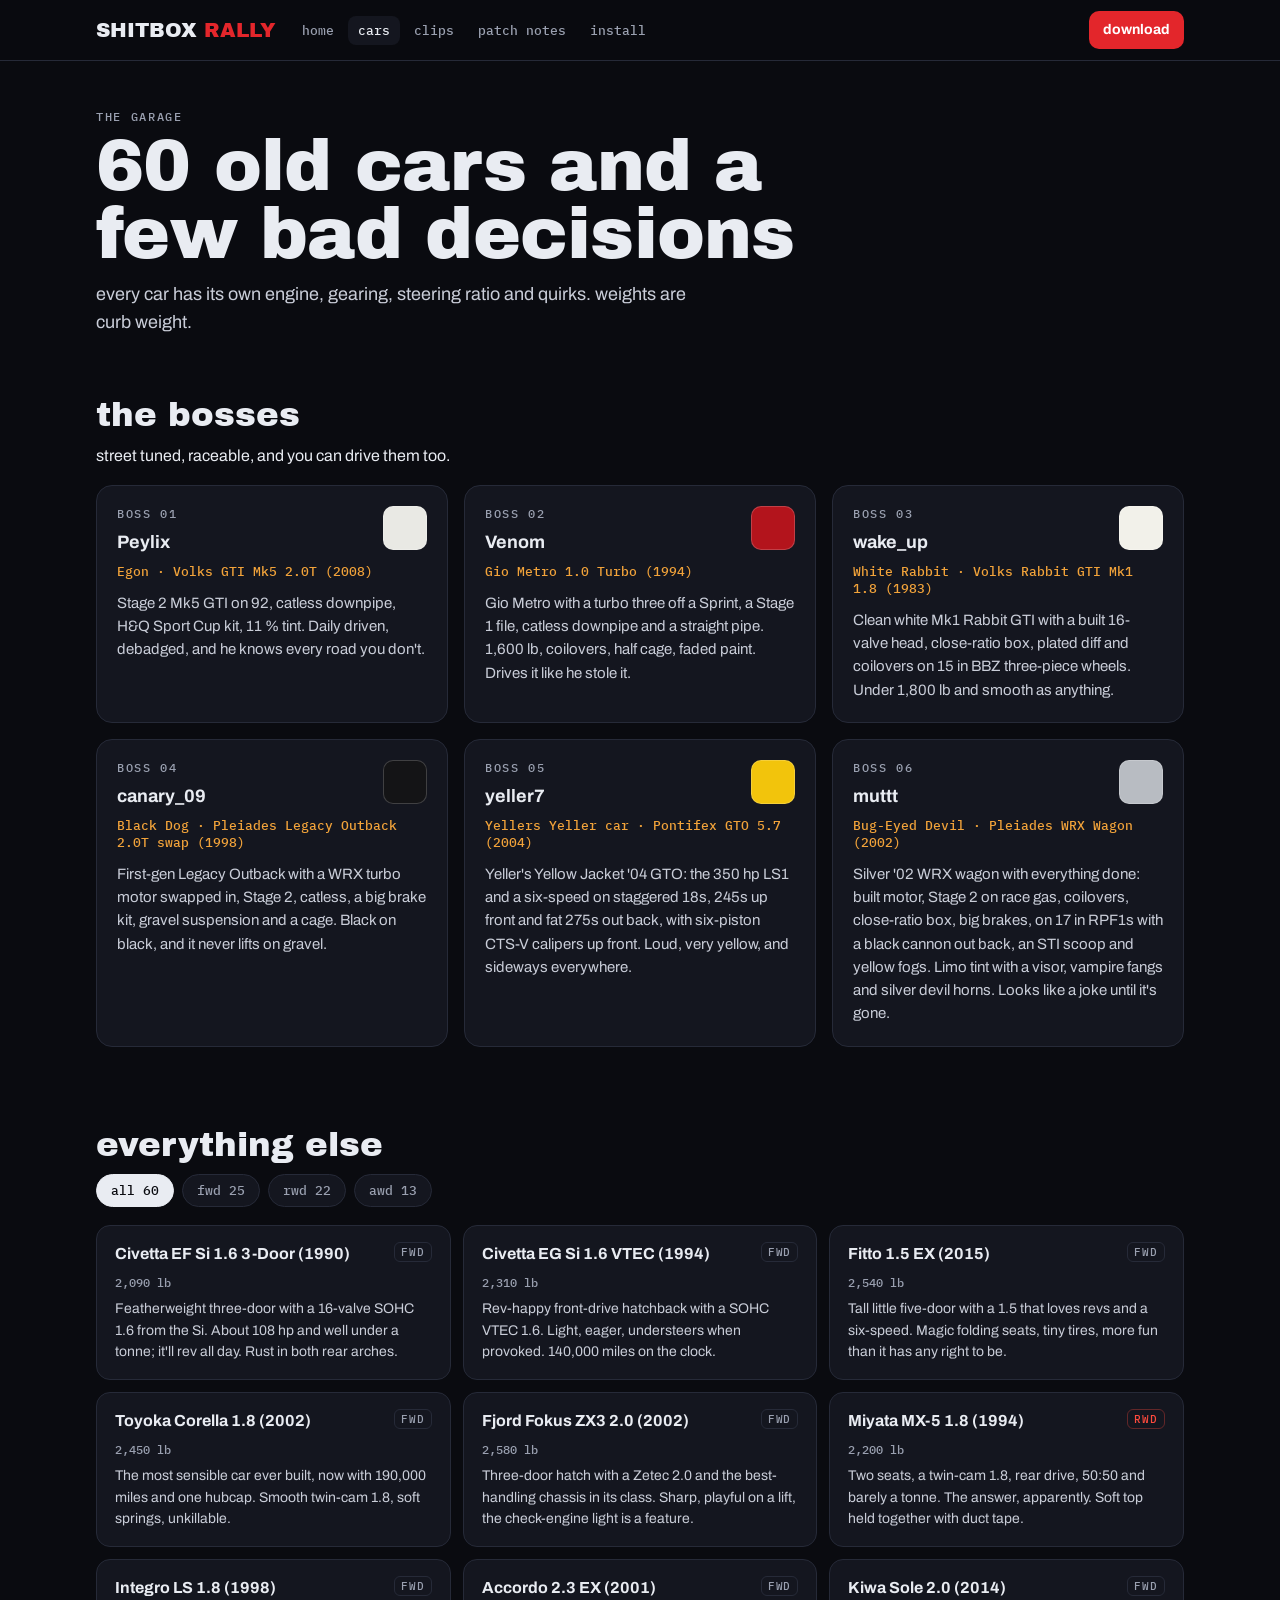
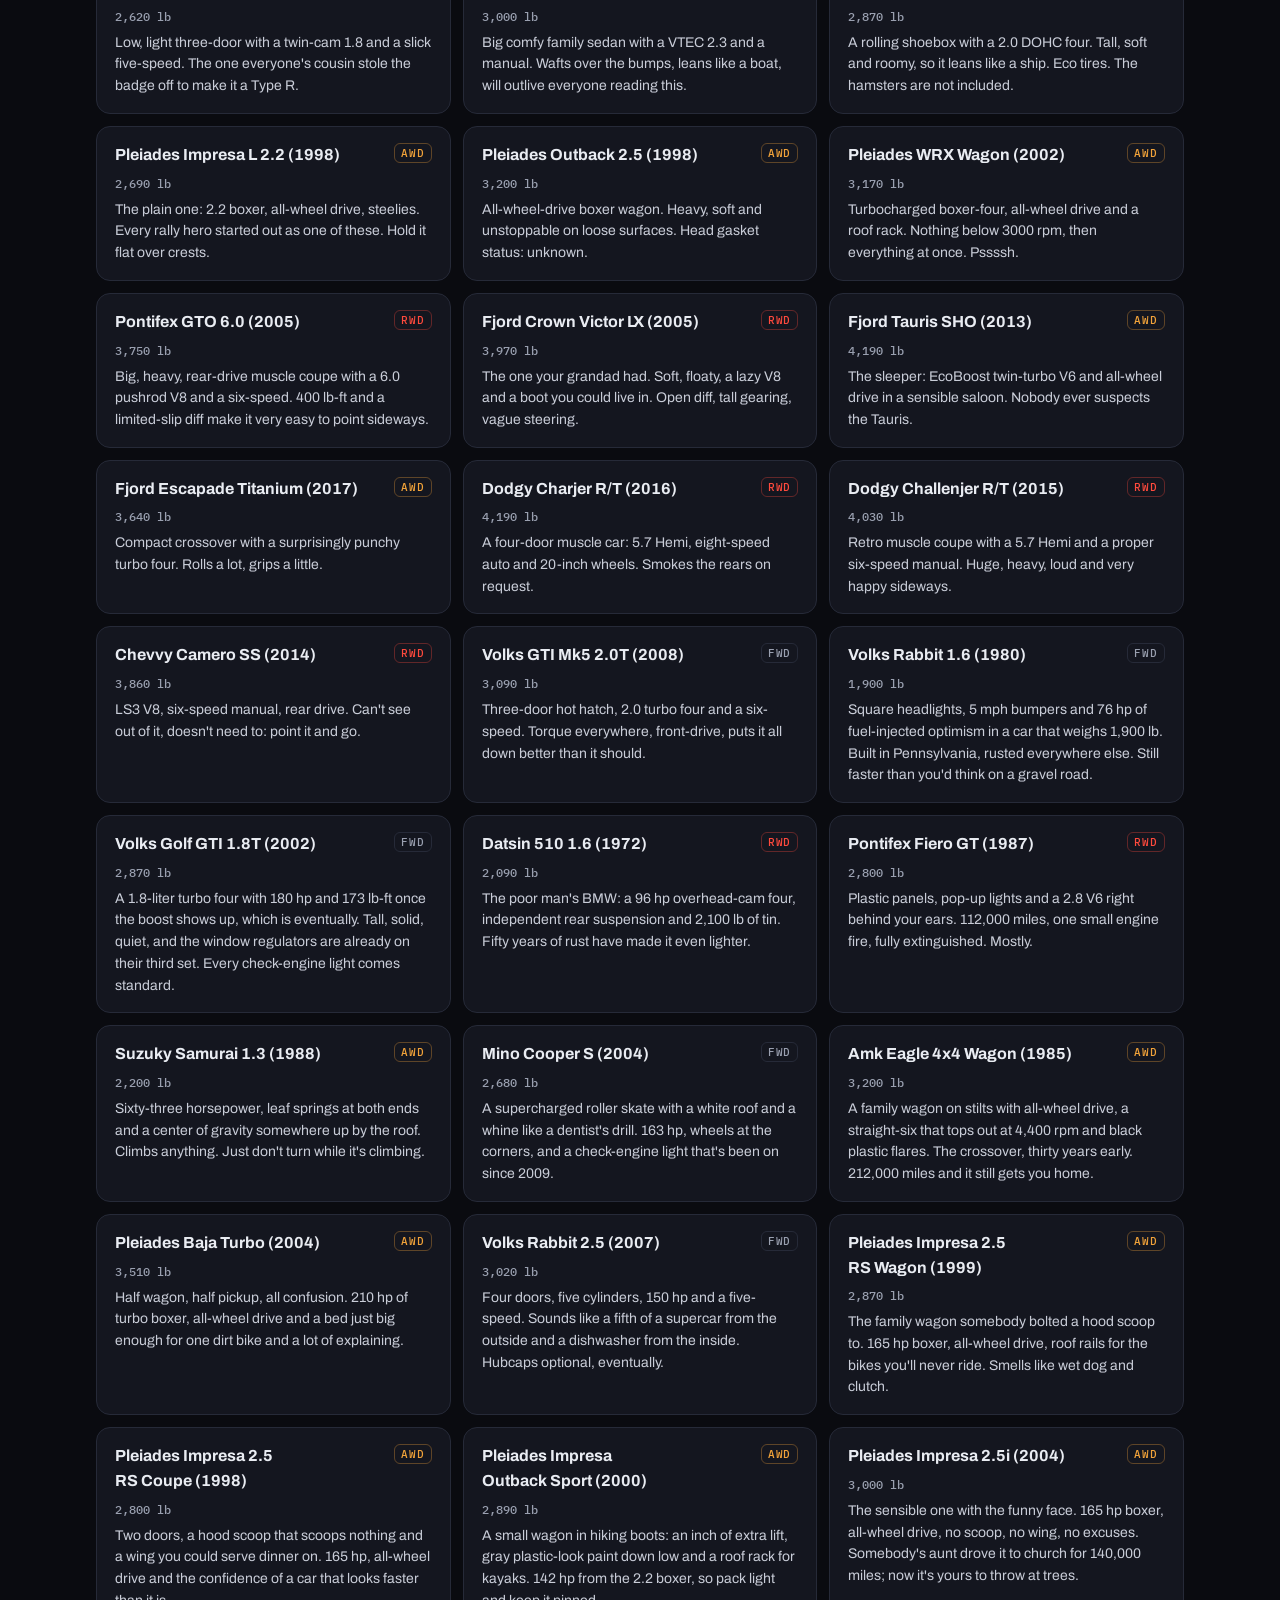
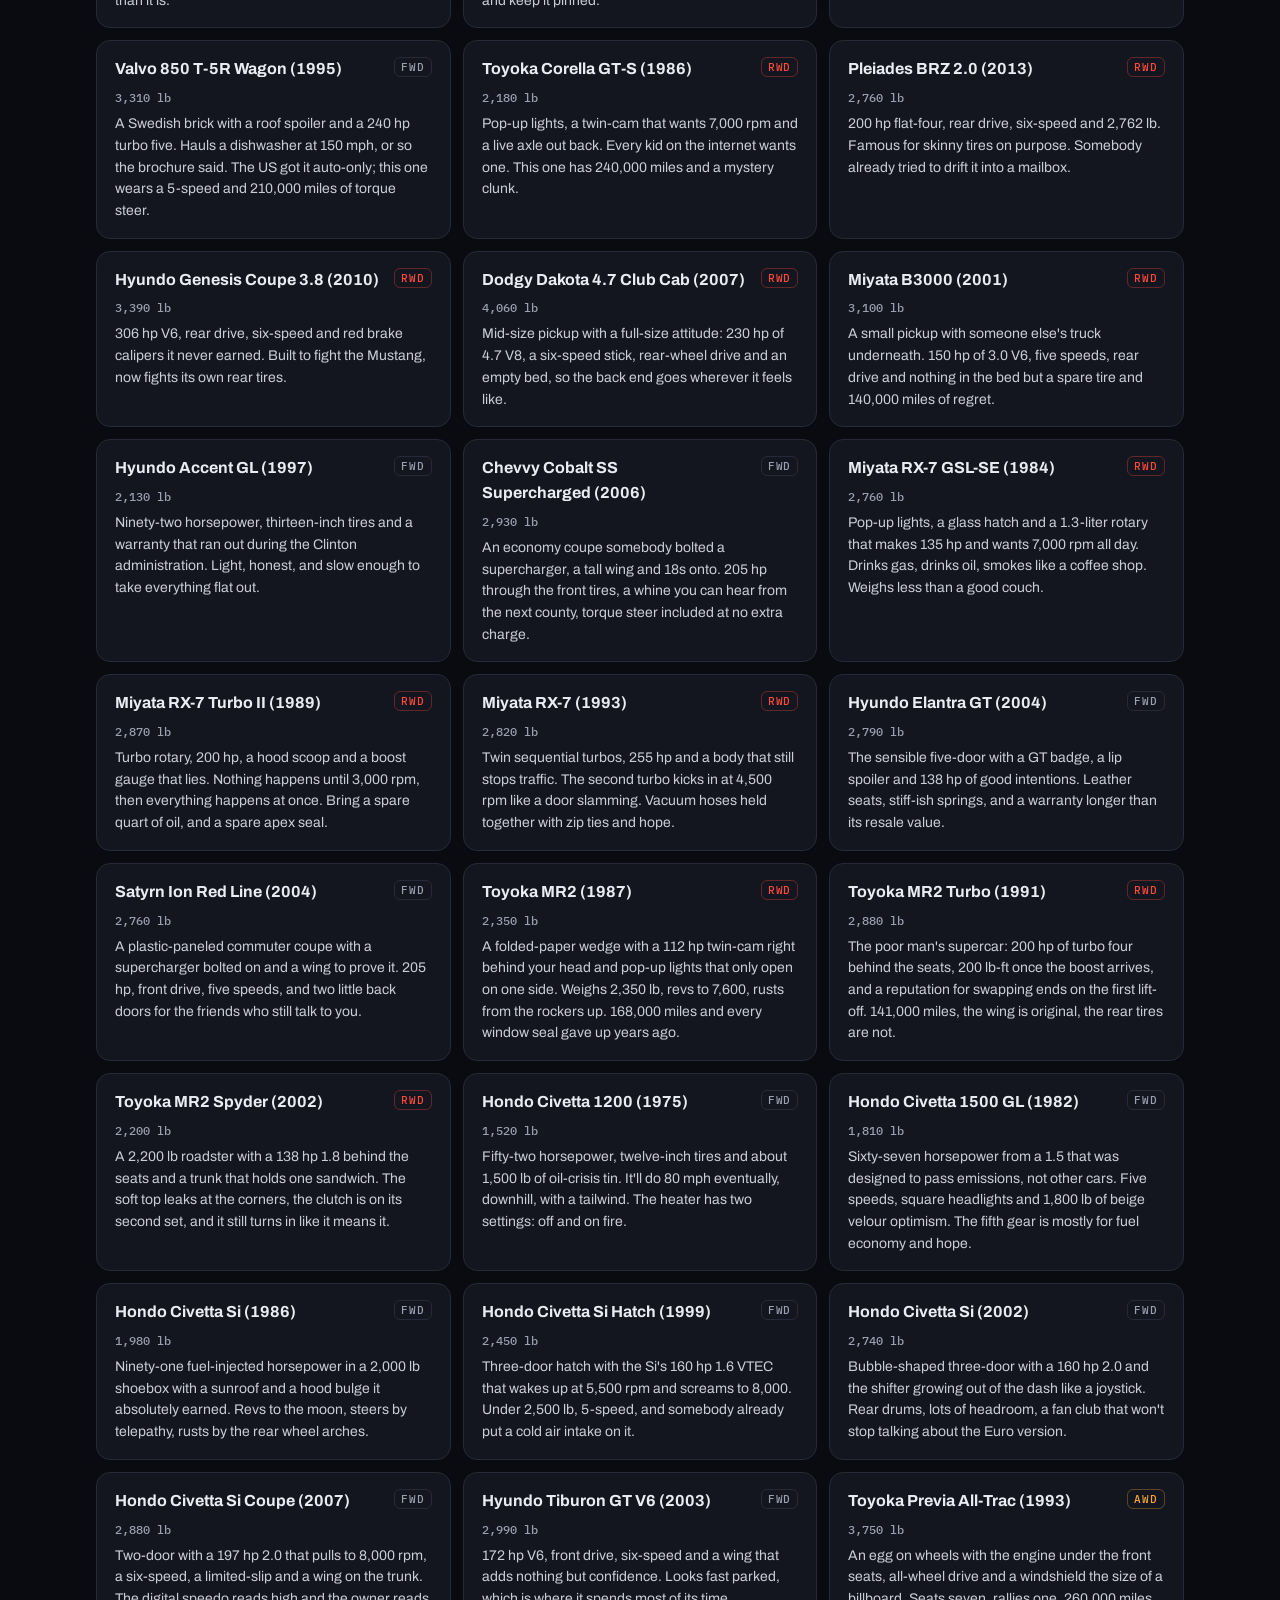
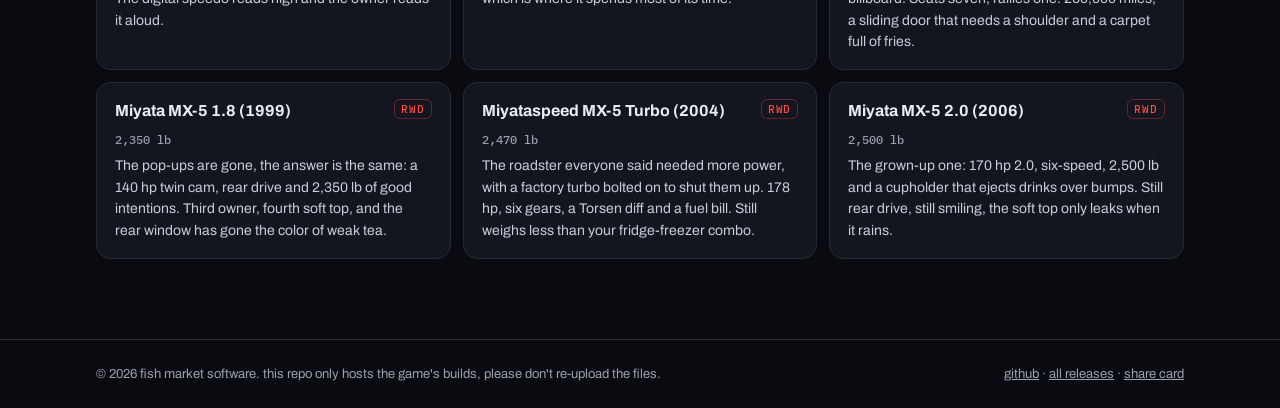
==== commit 951b0a2e: "Cars page: muttt's wagon is the Bug-Eyed Devil now Co-Authored-By: Claude Opus 5.5 (1M context) <nor" ====
--- a/docs/cars.html
+++ b/docs/cars.html
@@ -29,7 +29,7 @@
 <section class="wrap band" id="bosses">
   <h2>the bosses</h2>
   <p>street tuned, raceable, and you can drive them too.</p>
-  <div class="bosses"><article class="boss" style="--paint:#e9e9e4"><div class="swatch" aria-hidden="true"></div><p class="tag">boss 01</p><h3>Peylix</h3><p class="car">Egon · Volks GTI Mk5 2.0T (2008)</p><p>Stage 2 Mk5 GTI on 92, catless downpipe, H&amp;Q Sport Cup kit, 11 % tint. Daily driven, debadged, and he knows every road you don&#x27;t.</p></article><article class="boss" style="--paint:#b3141c"><div class="swatch" aria-hidden="true"></div><p class="tag">boss 02</p><h3>Venom</h3><p class="car">Gio Metro 1.0 Turbo (1994)</p><p>Gio Metro with a turbo three off a Sprint, a Stage 1 file, catless downpipe and a straight pipe. 1,600 lb, coilovers, half cage, faded paint. Drives it like he stole it.</p></article><article class="boss" style="--paint:#f2f1ea"><div class="swatch" aria-hidden="true"></div><p class="tag">boss 03</p><h3>wake_up</h3><p class="car">White Rabbit · Volks Rabbit GTI Mk1 1.8 (1983)</p><p>Clean white Mk1 Rabbit GTI with a built 16-valve head, close-ratio box, plated diff and coilovers on 15 in BBZ three-piece wheels. Under 1,800 lb and smooth as anything.</p></article><article class="boss" style="--paint:#141416"><div class="swatch" aria-hidden="true"></div><p class="tag">boss 04</p><h3>canary_09</h3><p class="car">Black Dog · Pleiades Legacy Outback 2.0T swap (1998)</p><p>First-gen Legacy Outback with a WRX turbo motor swapped in, Stage 2, catless, a big brake kit, gravel suspension and a cage. Black on black, and it never lifts on gravel.</p></article><article class="boss" style="--paint:#f2c40c"><div class="swatch" aria-hidden="true"></div><p class="tag">boss 05</p><h3>yeller7</h3><p class="car">Yellers Yeller car · Pontifex GTO 5.7 (2004)</p><p>Yeller&#x27;s Yellow Jacket &#x27;04 GTO: the 350 hp LS1 and a six-speed on staggered 18s, 245s up front and fat 275s out back, with six-piston CTS-V calipers up front. Loud, very yellow, and sideways everywhere.</p></article><article class="boss" style="--paint:#b8bcc2"><div class="swatch" aria-hidden="true"></div><p class="tag">boss 06</p><h3>muttt</h3><p class="car">Silver Devil · Pleiades WRX Wagon (2002)</p><p>Silver &#x27;02 WRX wagon with everything done: built motor, Stage 2 on race gas, coilovers, close-ratio box, big brakes, on 17 in RPF1s with a black cannon out back, an STI scoop and yellow fogs. Limo tint with a visor, vampire fangs and silver devil horns. Looks like a joke until it&#x27;s gone.</p></article></div>
+  <div class="bosses"><article class="boss" style="--paint:#e9e9e4"><div class="swatch" aria-hidden="true"></div><p class="tag">boss 01</p><h3>Peylix</h3><p class="car">Egon · Volks GTI Mk5 2.0T (2008)</p><p>Stage 2 Mk5 GTI on 92, catless downpipe, H&amp;Q Sport Cup kit, 11 % tint. Daily driven, debadged, and he knows every road you don&#x27;t.</p></article><article class="boss" style="--paint:#b3141c"><div class="swatch" aria-hidden="true"></div><p class="tag">boss 02</p><h3>Venom</h3><p class="car">Gio Metro 1.0 Turbo (1994)</p><p>Gio Metro with a turbo three off a Sprint, a Stage 1 file, catless downpipe and a straight pipe. 1,600 lb, coilovers, half cage, faded paint. Drives it like he stole it.</p></article><article class="boss" style="--paint:#f2f1ea"><div class="swatch" aria-hidden="true"></div><p class="tag">boss 03</p><h3>wake_up</h3><p class="car">White Rabbit · Volks Rabbit GTI Mk1 1.8 (1983)</p><p>Clean white Mk1 Rabbit GTI with a built 16-valve head, close-ratio box, plated diff and coilovers on 15 in BBZ three-piece wheels. Under 1,800 lb and smooth as anything.</p></article><article class="boss" style="--paint:#141416"><div class="swatch" aria-hidden="true"></div><p class="tag">boss 04</p><h3>canary_09</h3><p class="car">Black Dog · Pleiades Legacy Outback 2.0T swap (1998)</p><p>First-gen Legacy Outback with a WRX turbo motor swapped in, Stage 2, catless, a big brake kit, gravel suspension and a cage. Black on black, and it never lifts on gravel.</p></article><article class="boss" style="--paint:#f2c40c"><div class="swatch" aria-hidden="true"></div><p class="tag">boss 05</p><h3>yeller7</h3><p class="car">Yellers Yeller car · Pontifex GTO 5.7 (2004)</p><p>Yeller&#x27;s Yellow Jacket &#x27;04 GTO: the 350 hp LS1 and a six-speed on staggered 18s, 245s up front and fat 275s out back, with six-piston CTS-V calipers up front. Loud, very yellow, and sideways everywhere.</p></article><article class="boss" style="--paint:#b8bcc2"><div class="swatch" aria-hidden="true"></div><p class="tag">boss 06</p><h3>muttt</h3><p class="car">Bug-Eyed Devil · Pleiades WRX Wagon (2002)</p><p>Silver &#x27;02 WRX wagon with everything done: built motor, Stage 2 on race gas, coilovers, close-ratio box, big brakes, on 17 in RPF1s with a black cannon out back, an STI scoop and yellow fogs. Limo tint with a visor, vampire fangs and silver devil horns. Looks like a joke until it&#x27;s gone.</p></article></div>
 </section>
 <section class="wrap band" id="list">
   <h2>everything else</h2>
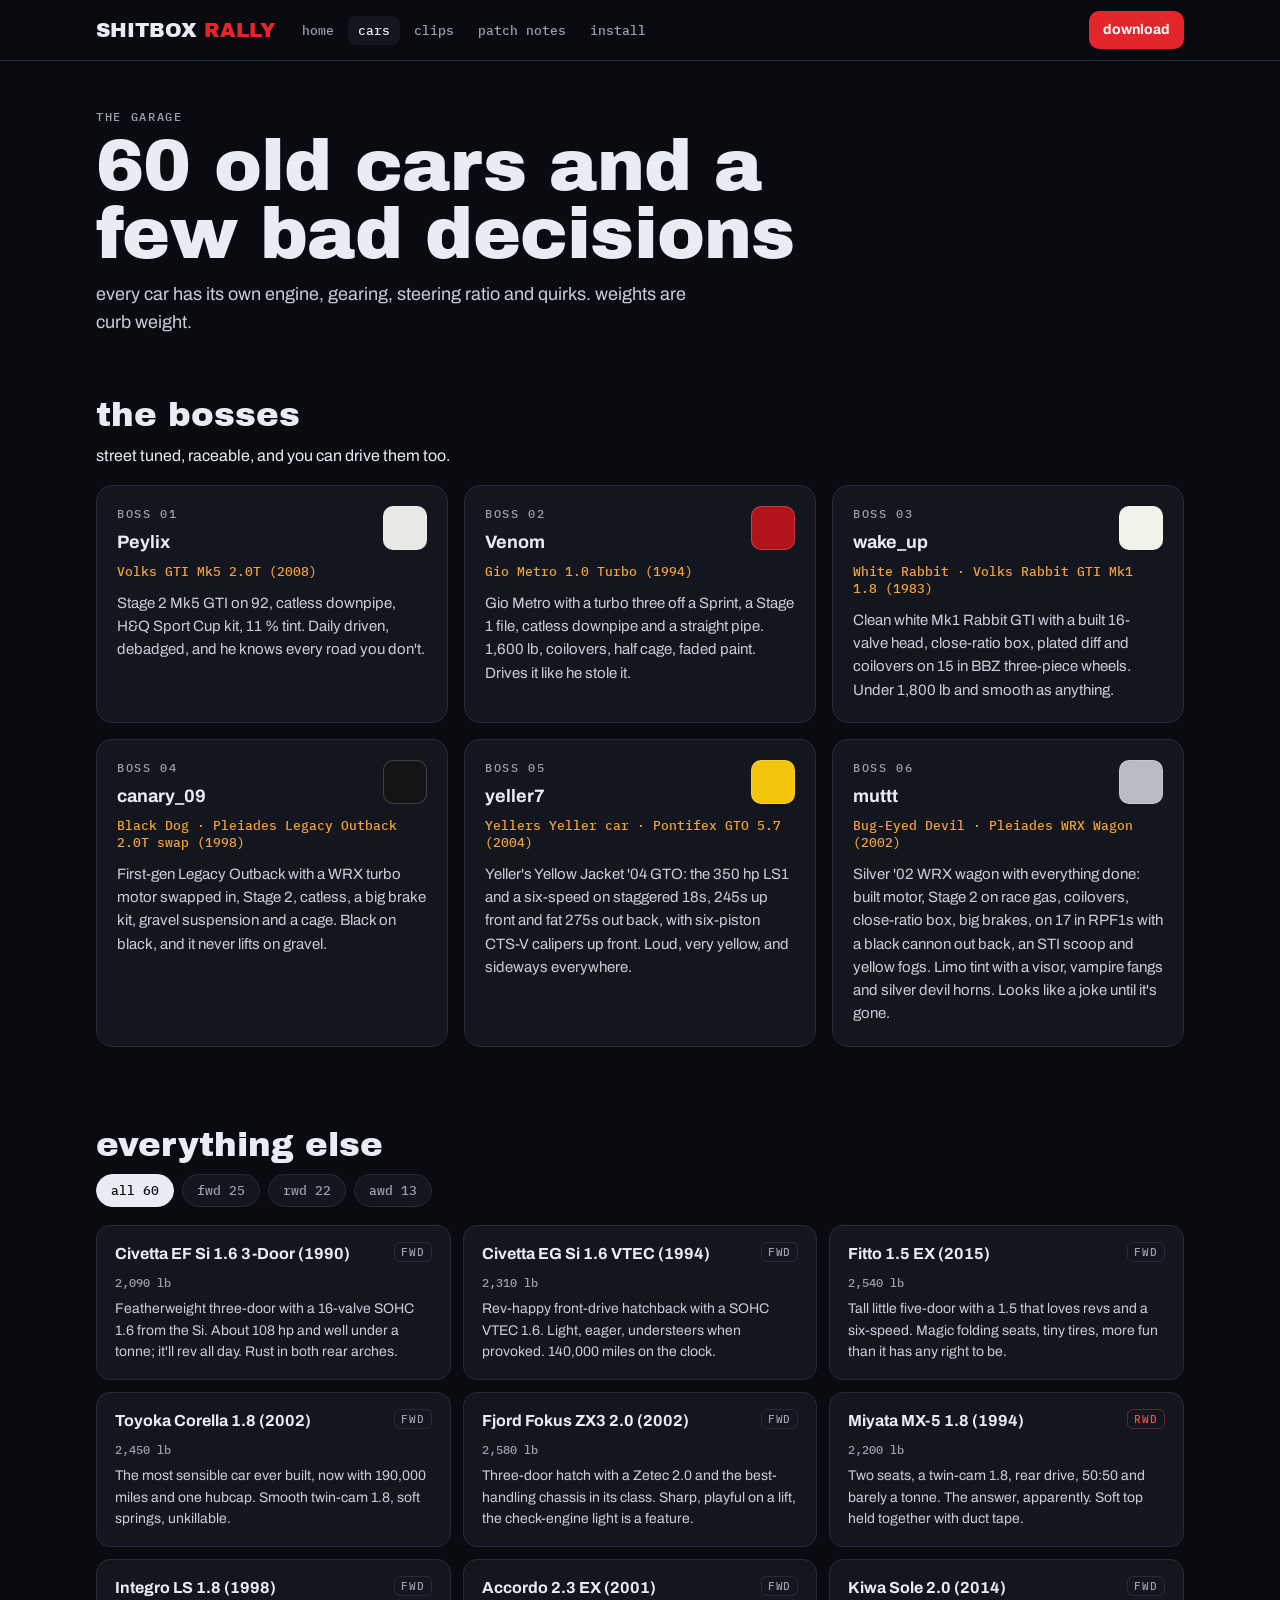
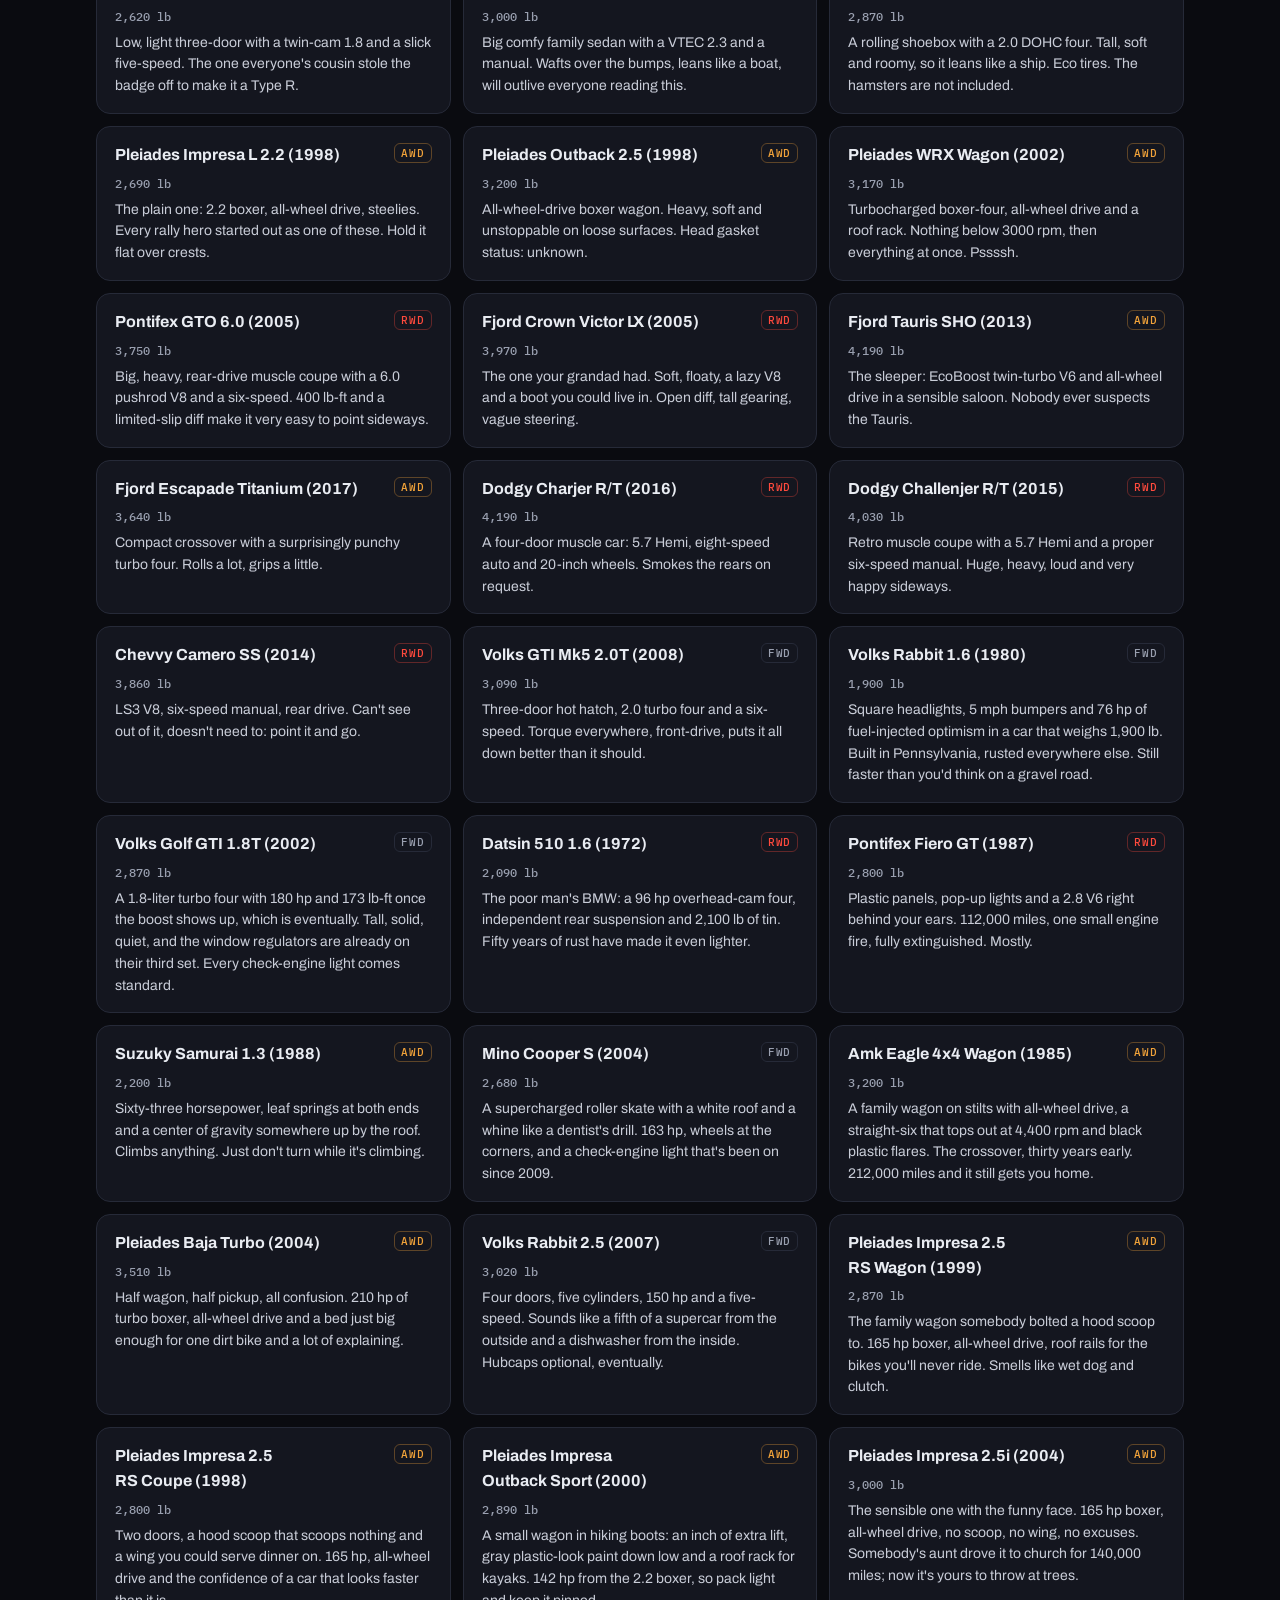
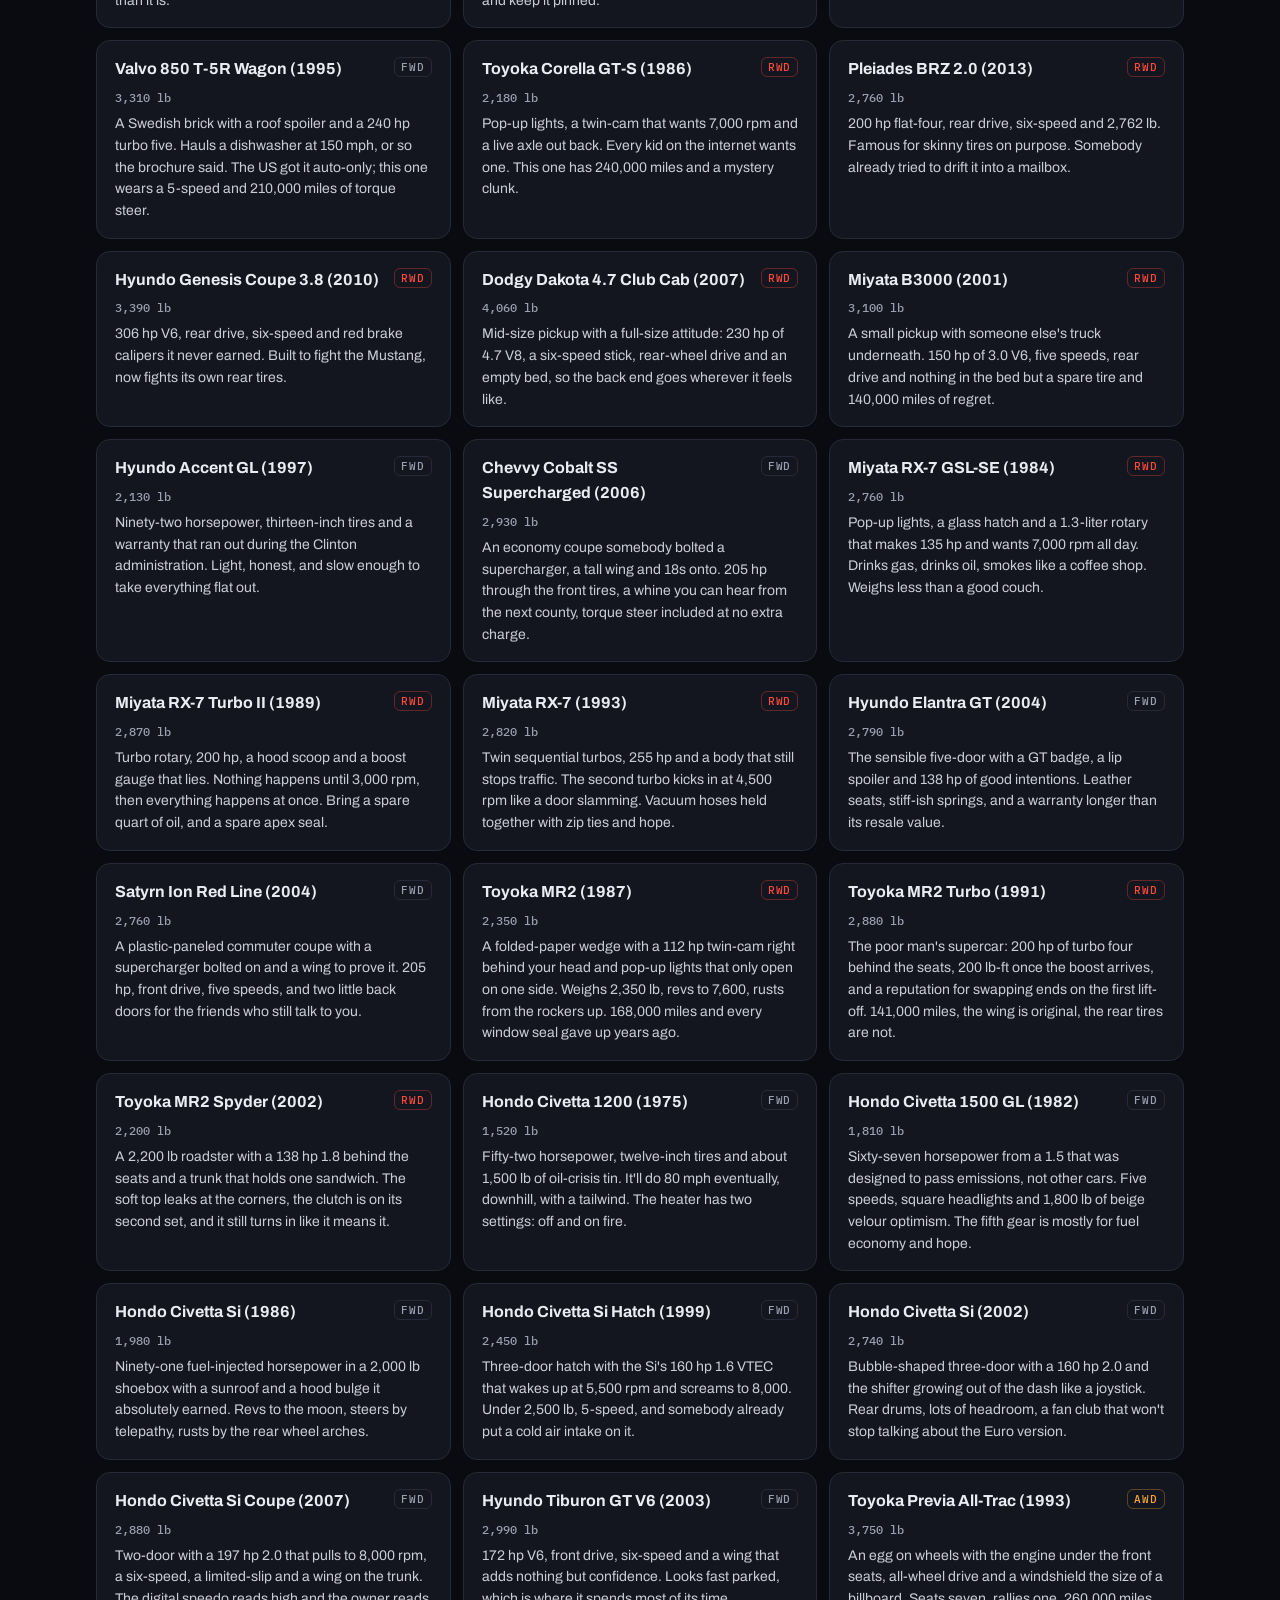
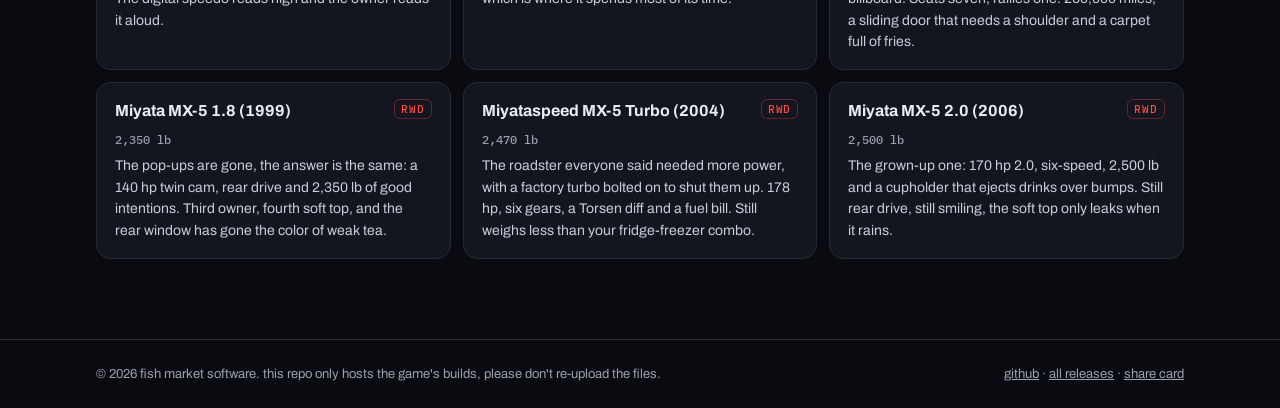
==== commit ef3c3555: "cars page: drop Peylix's car nickname Co-Authored-By: Claude Opus 5.5 (1M context) <noreply@anthropi" ====
--- a/docs/cars.html
+++ b/docs/cars.html
@@ -29,7 +29,7 @@
 <section class="wrap band" id="bosses">
   <h2>the bosses</h2>
   <p>street tuned, raceable, and you can drive them too.</p>
-  <div class="bosses"><article class="boss" style="--paint:#e9e9e4"><div class="swatch" aria-hidden="true"></div><p class="tag">boss 01</p><h3>Peylix</h3><p class="car">Egon · Volks GTI Mk5 2.0T (2008)</p><p>Stage 2 Mk5 GTI on 92, catless downpipe, H&amp;Q Sport Cup kit, 11 % tint. Daily driven, debadged, and he knows every road you don&#x27;t.</p></article><article class="boss" style="--paint:#b3141c"><div class="swatch" aria-hidden="true"></div><p class="tag">boss 02</p><h3>Venom</h3><p class="car">Gio Metro 1.0 Turbo (1994)</p><p>Gio Metro with a turbo three off a Sprint, a Stage 1 file, catless downpipe and a straight pipe. 1,600 lb, coilovers, half cage, faded paint. Drives it like he stole it.</p></article><article class="boss" style="--paint:#f2f1ea"><div class="swatch" aria-hidden="true"></div><p class="tag">boss 03</p><h3>wake_up</h3><p class="car">White Rabbit · Volks Rabbit GTI Mk1 1.8 (1983)</p><p>Clean white Mk1 Rabbit GTI with a built 16-valve head, close-ratio box, plated diff and coilovers on 15 in BBZ three-piece wheels. Under 1,800 lb and smooth as anything.</p></article><article class="boss" style="--paint:#141416"><div class="swatch" aria-hidden="true"></div><p class="tag">boss 04</p><h3>canary_09</h3><p class="car">Black Dog · Pleiades Legacy Outback 2.0T swap (1998)</p><p>First-gen Legacy Outback with a WRX turbo motor swapped in, Stage 2, catless, a big brake kit, gravel suspension and a cage. Black on black, and it never lifts on gravel.</p></article><article class="boss" style="--paint:#f2c40c"><div class="swatch" aria-hidden="true"></div><p class="tag">boss 05</p><h3>yeller7</h3><p class="car">Yellers Yeller car · Pontifex GTO 5.7 (2004)</p><p>Yeller&#x27;s Yellow Jacket &#x27;04 GTO: the 350 hp LS1 and a six-speed on staggered 18s, 245s up front and fat 275s out back, with six-piston CTS-V calipers up front. Loud, very yellow, and sideways everywhere.</p></article><article class="boss" style="--paint:#b8bcc2"><div class="swatch" aria-hidden="true"></div><p class="tag">boss 06</p><h3>muttt</h3><p class="car">Bug-Eyed Devil · Pleiades WRX Wagon (2002)</p><p>Silver &#x27;02 WRX wagon with everything done: built motor, Stage 2 on race gas, coilovers, close-ratio box, big brakes, on 17 in RPF1s with a black cannon out back, an STI scoop and yellow fogs. Limo tint with a visor, vampire fangs and silver devil horns. Looks like a joke until it&#x27;s gone.</p></article></div>
+  <div class="bosses"><article class="boss" style="--paint:#e9e9e4"><div class="swatch" aria-hidden="true"></div><p class="tag">boss 01</p><h3>Peylix</h3><p class="car">Volks GTI Mk5 2.0T (2008)</p><p>Stage 2 Mk5 GTI on 92, catless downpipe, H&amp;Q Sport Cup kit, 11 % tint. Daily driven, debadged, and he knows every road you don&#x27;t.</p></article><article class="boss" style="--paint:#b3141c"><div class="swatch" aria-hidden="true"></div><p class="tag">boss 02</p><h3>Venom</h3><p class="car">Gio Metro 1.0 Turbo (1994)</p><p>Gio Metro with a turbo three off a Sprint, a Stage 1 file, catless downpipe and a straight pipe. 1,600 lb, coilovers, half cage, faded paint. Drives it like he stole it.</p></article><article class="boss" style="--paint:#f2f1ea"><div class="swatch" aria-hidden="true"></div><p class="tag">boss 03</p><h3>wake_up</h3><p class="car">White Rabbit · Volks Rabbit GTI Mk1 1.8 (1983)</p><p>Clean white Mk1 Rabbit GTI with a built 16-valve head, close-ratio box, plated diff and coilovers on 15 in BBZ three-piece wheels. Under 1,800 lb and smooth as anything.</p></article><article class="boss" style="--paint:#141416"><div class="swatch" aria-hidden="true"></div><p class="tag">boss 04</p><h3>canary_09</h3><p class="car">Black Dog · Pleiades Legacy Outback 2.0T swap (1998)</p><p>First-gen Legacy Outback with a WRX turbo motor swapped in, Stage 2, catless, a big brake kit, gravel suspension and a cage. Black on black, and it never lifts on gravel.</p></article><article class="boss" style="--paint:#f2c40c"><div class="swatch" aria-hidden="true"></div><p class="tag">boss 05</p><h3>yeller7</h3><p class="car">Yellers Yeller car · Pontifex GTO 5.7 (2004)</p><p>Yeller&#x27;s Yellow Jacket &#x27;04 GTO: the 350 hp LS1 and a six-speed on staggered 18s, 245s up front and fat 275s out back, with six-piston CTS-V calipers up front. Loud, very yellow, and sideways everywhere.</p></article><article class="boss" style="--paint:#b8bcc2"><div class="swatch" aria-hidden="true"></div><p class="tag">boss 06</p><h3>muttt</h3><p class="car">Bug-Eyed Devil · Pleiades WRX Wagon (2002)</p><p>Silver &#x27;02 WRX wagon with everything done: built motor, Stage 2 on race gas, coilovers, close-ratio box, big brakes, on 17 in RPF1s with a black cannon out back, an STI scoop and yellow fogs. Limo tint with a visor, vampire fangs and silver devil horns. Looks like a joke until it&#x27;s gone.</p></article></div>
 </section>
 <section class="wrap band" id="list">
   <h2>everything else</h2>
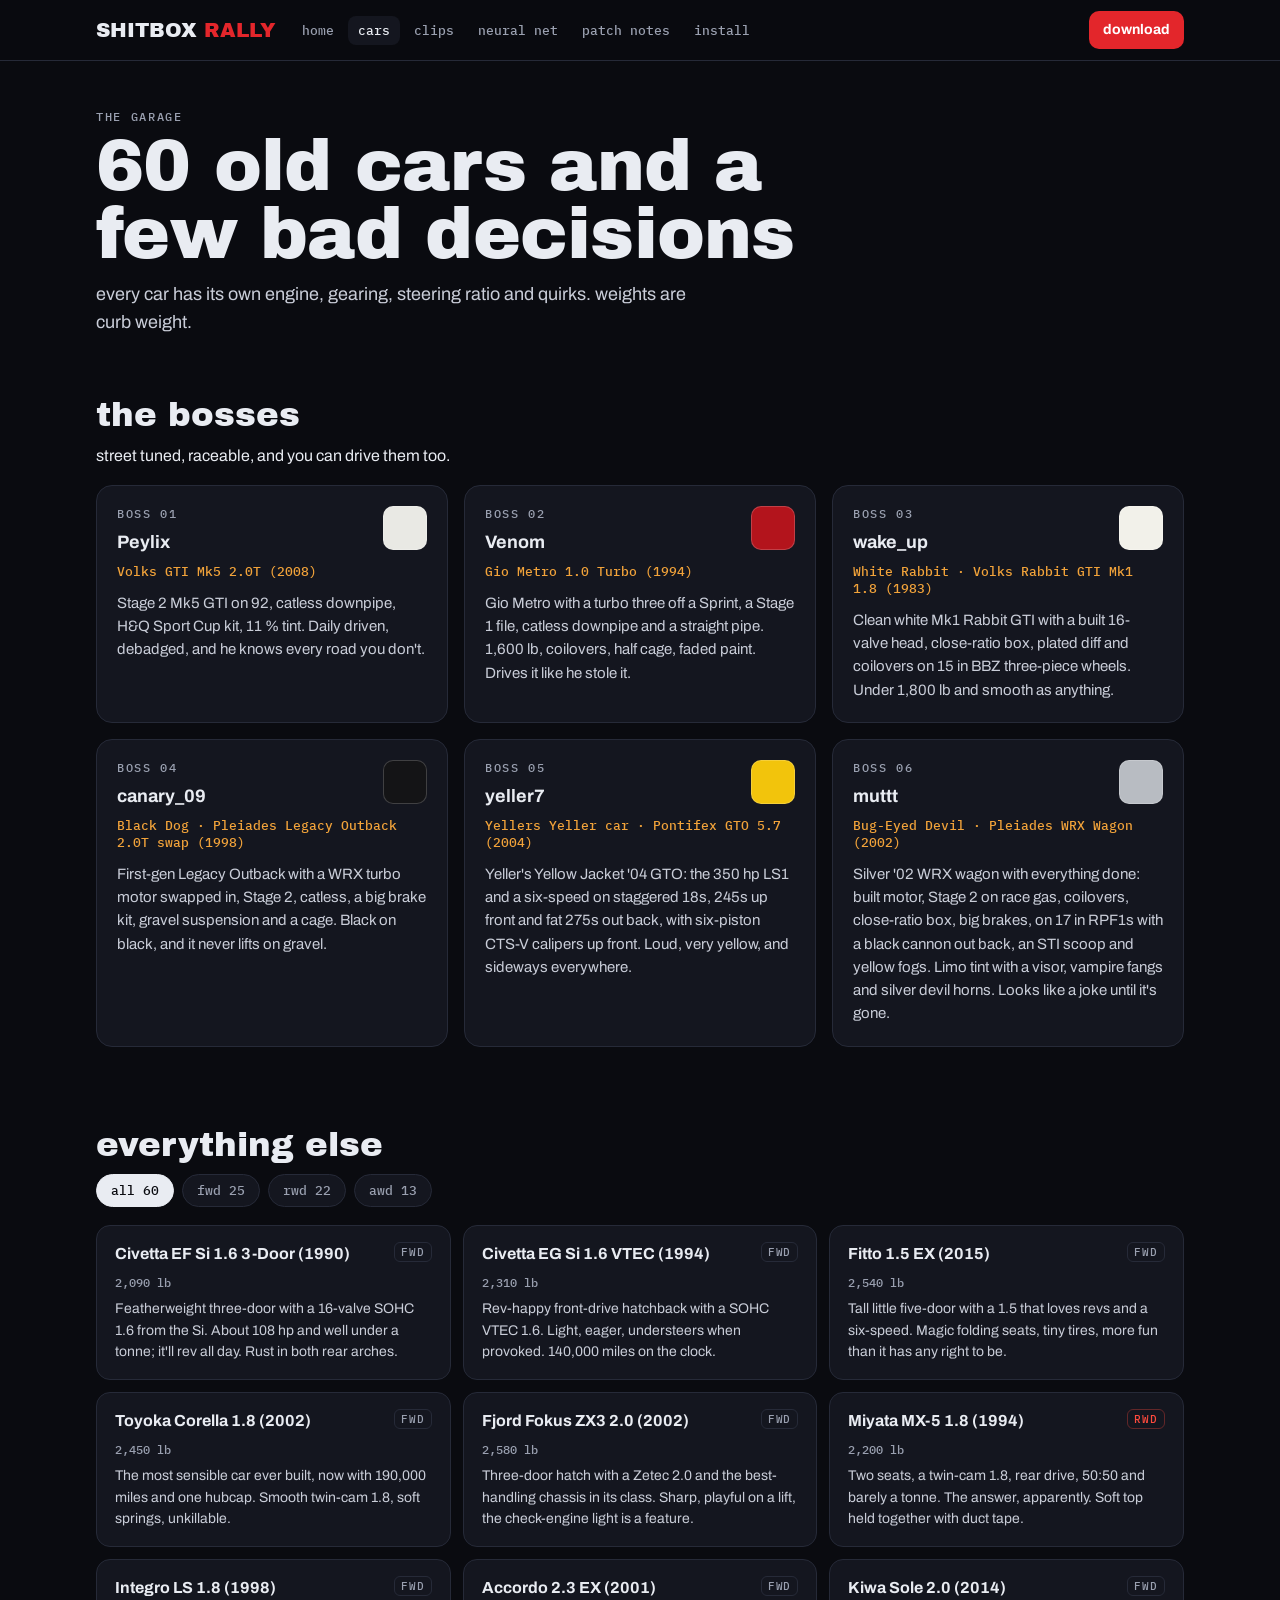
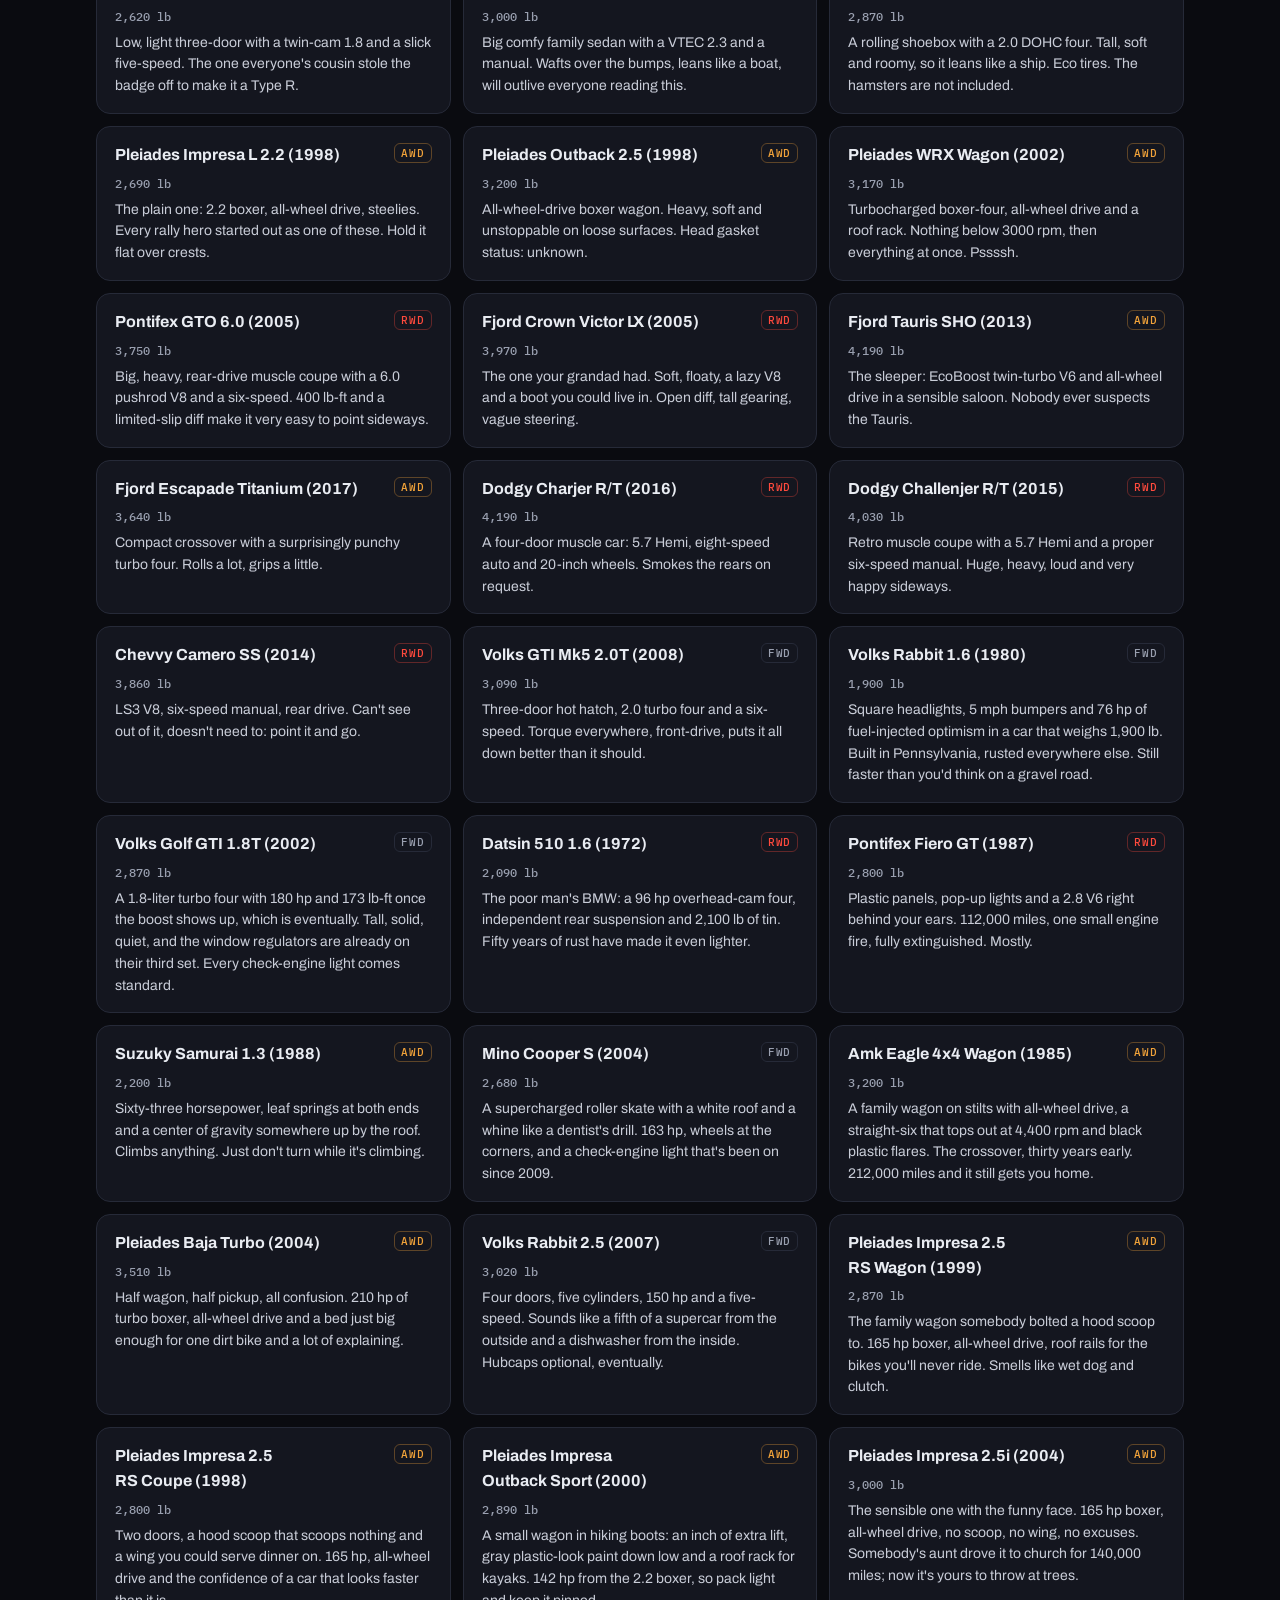
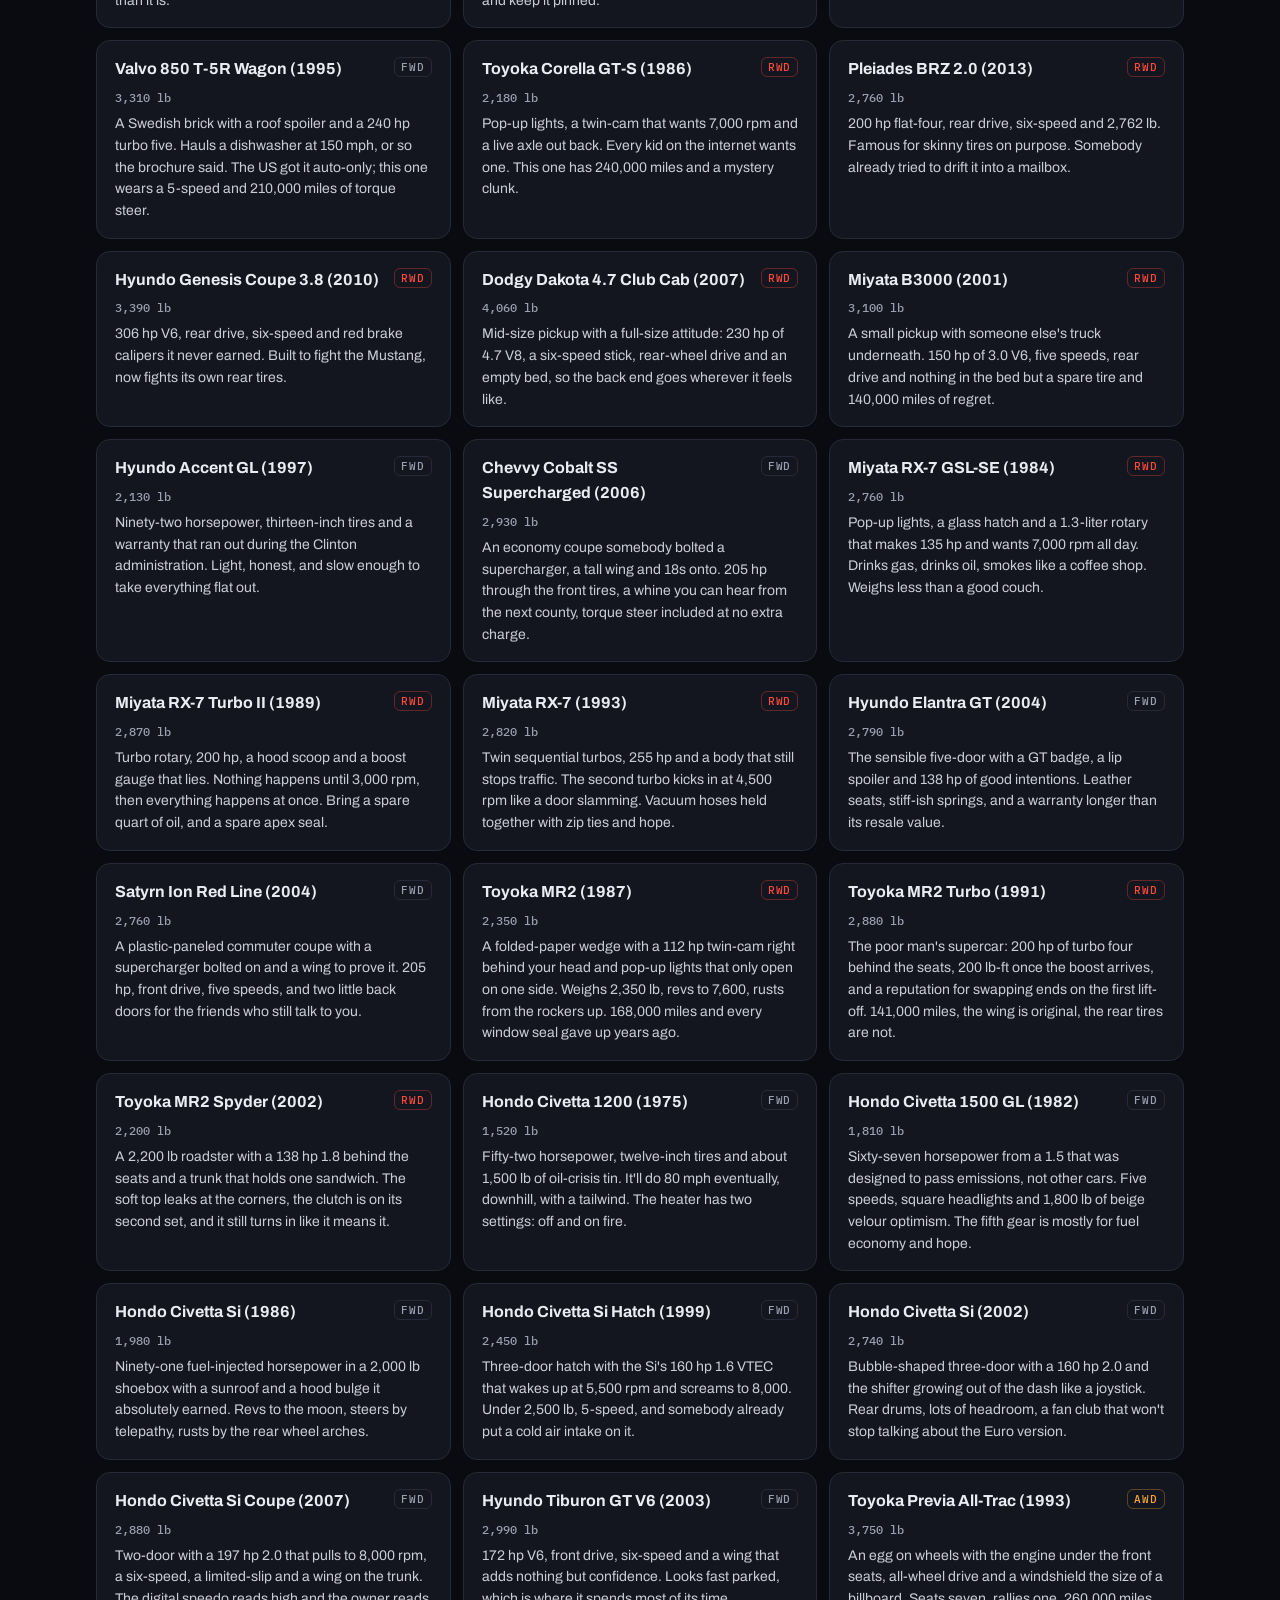
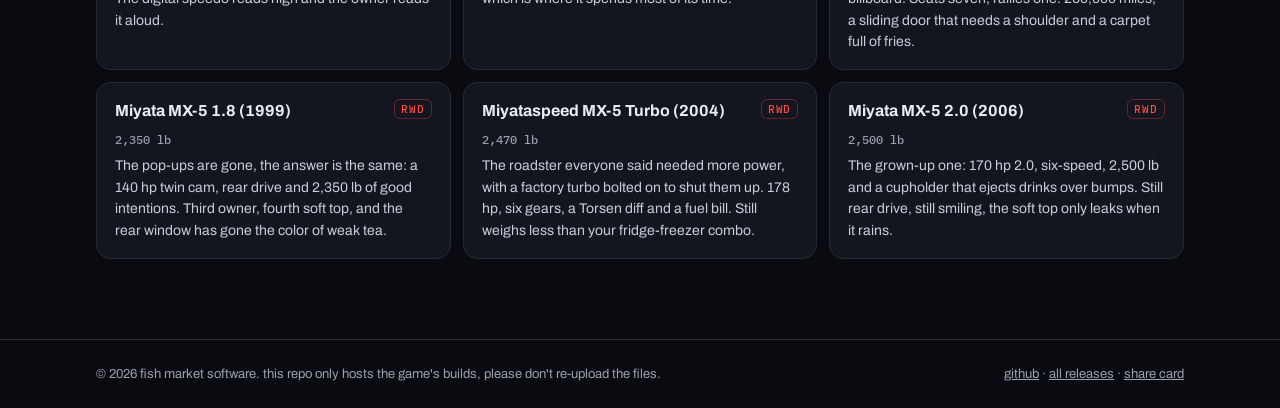
==== commit b7583772: "site: neural net page with the live ai lab training video, new nav tab Co-Authored-By: Claude Opus 5" ====
--- a/docs/cars.html
+++ b/docs/cars.html
@@ -16,7 +16,7 @@
 <body>
 <header class="top"><div class="wrap top-in">
   <a class="logo" href="index.html">SHITBOX <span>RALLY</span></a>
-  <nav><a href="index.html">home</a><a href="cars.html" aria-current="page">cars</a><a href="clips.html">clips</a><a href="notes.html">patch notes</a><a href="install.html">install</a></nav>
+  <nav><a href="index.html">home</a><a href="cars.html" aria-current="page">cars</a><a href="clips.html">clips</a><a href="neural.html">neural net</a><a href="notes.html">patch notes</a><a href="install.html">install</a></nav>
   <a class="btn btn-sm" href="https://github.com/ArthurJClack/shitboxrally-releases/releases/latest/download/ShitboxRally_Setup.exe">download</a>
 </div></header>
 <main>
